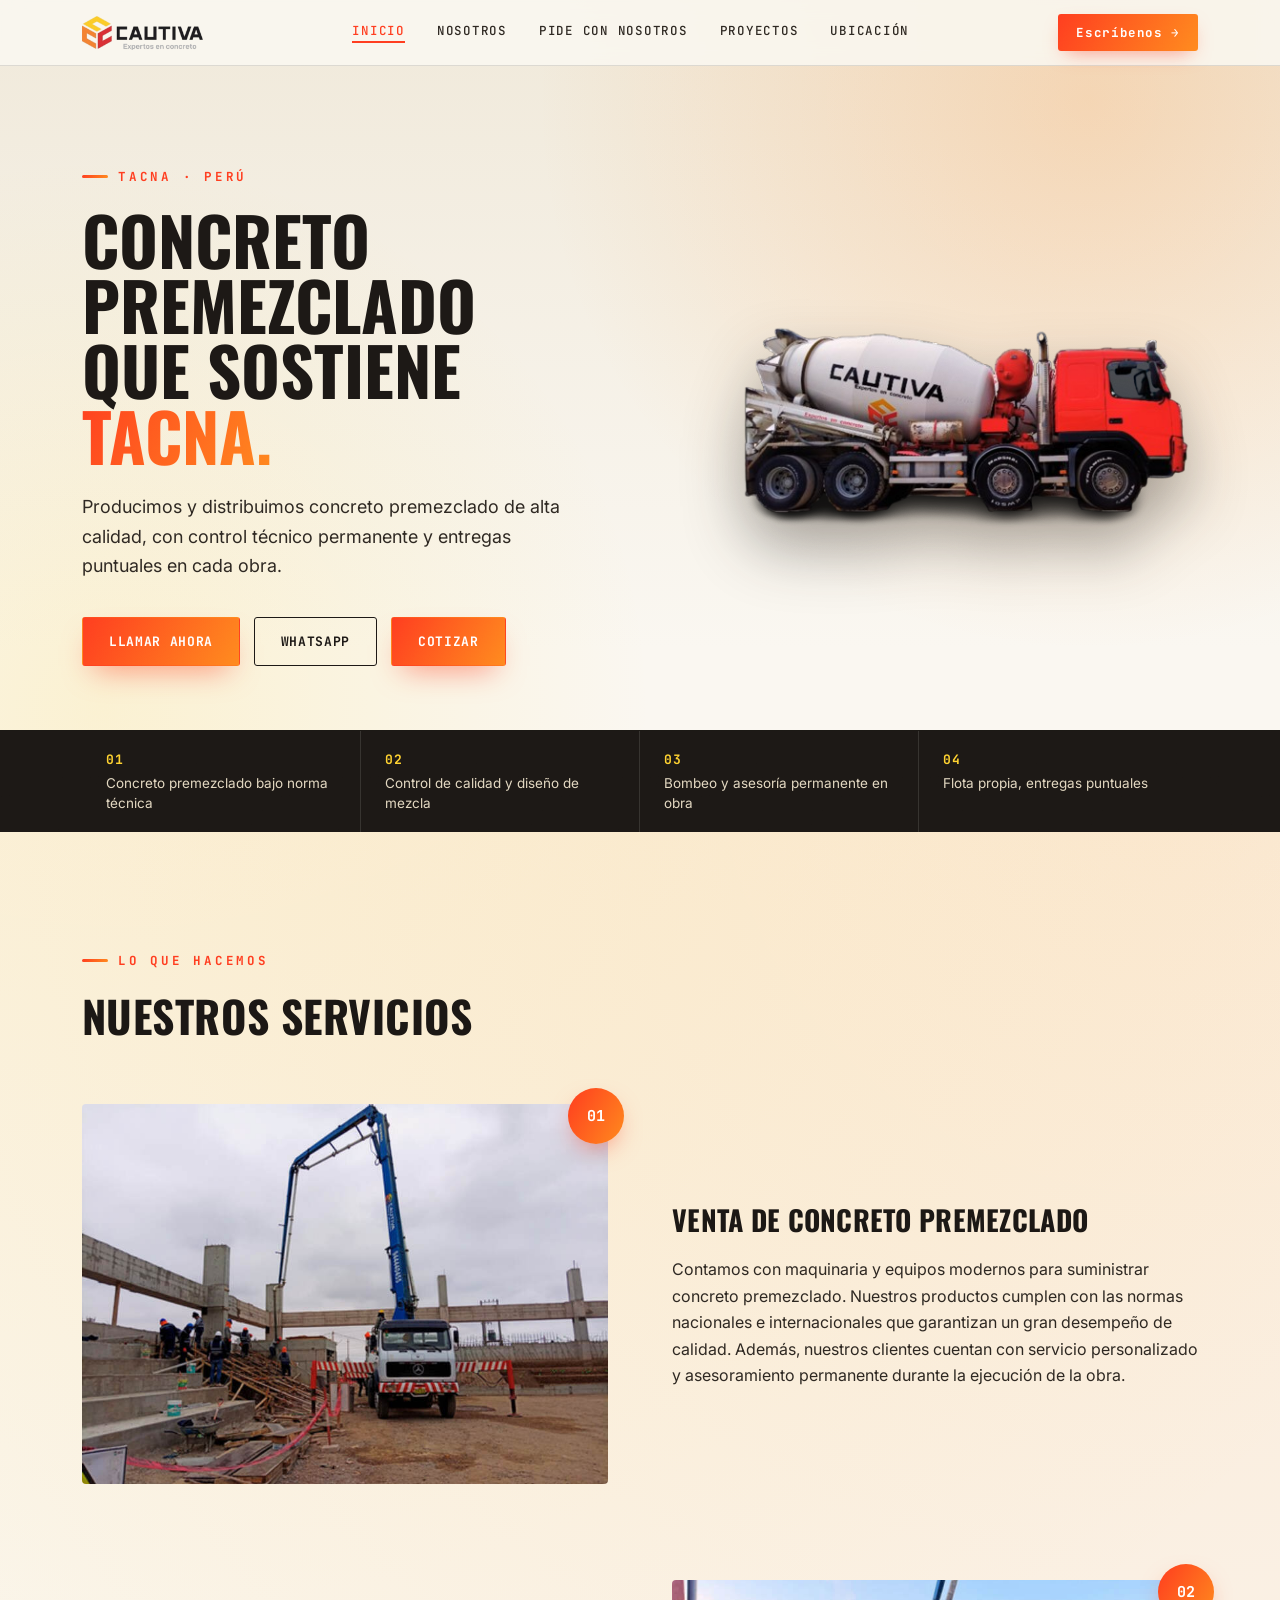
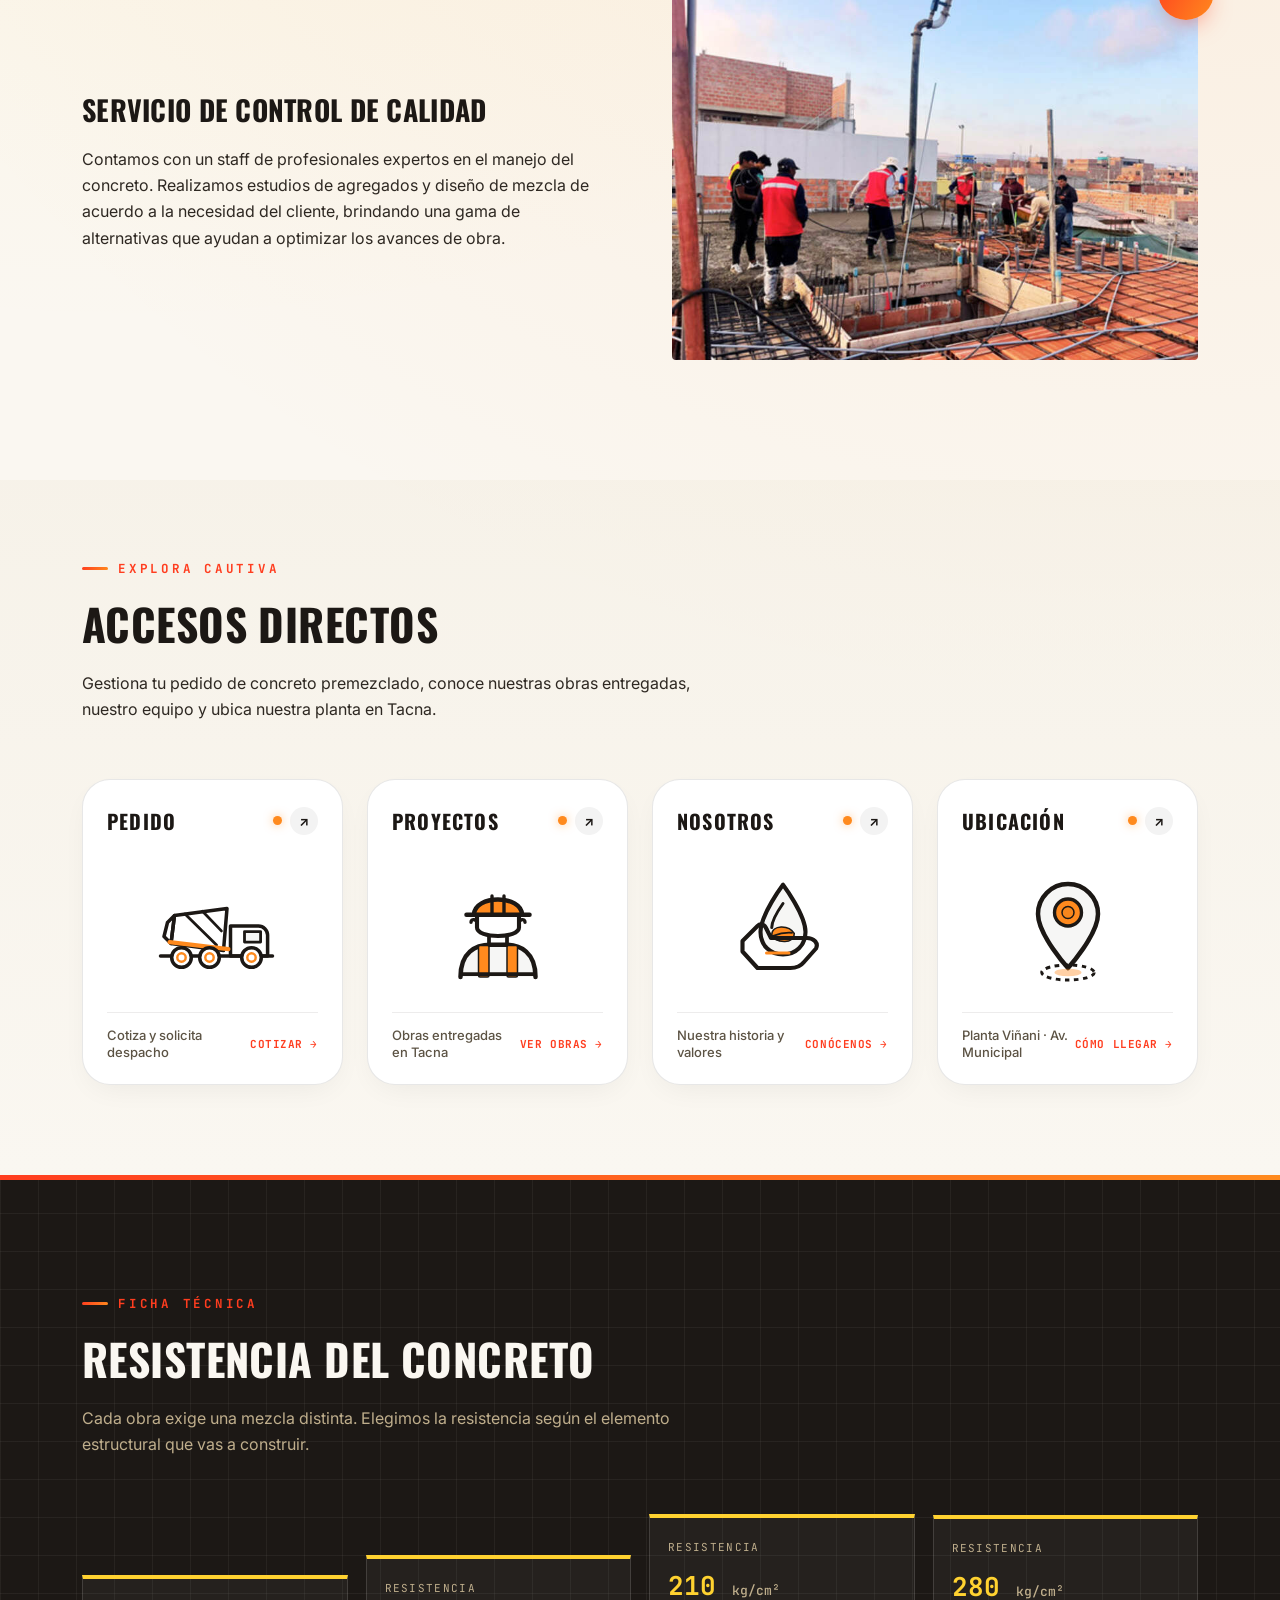
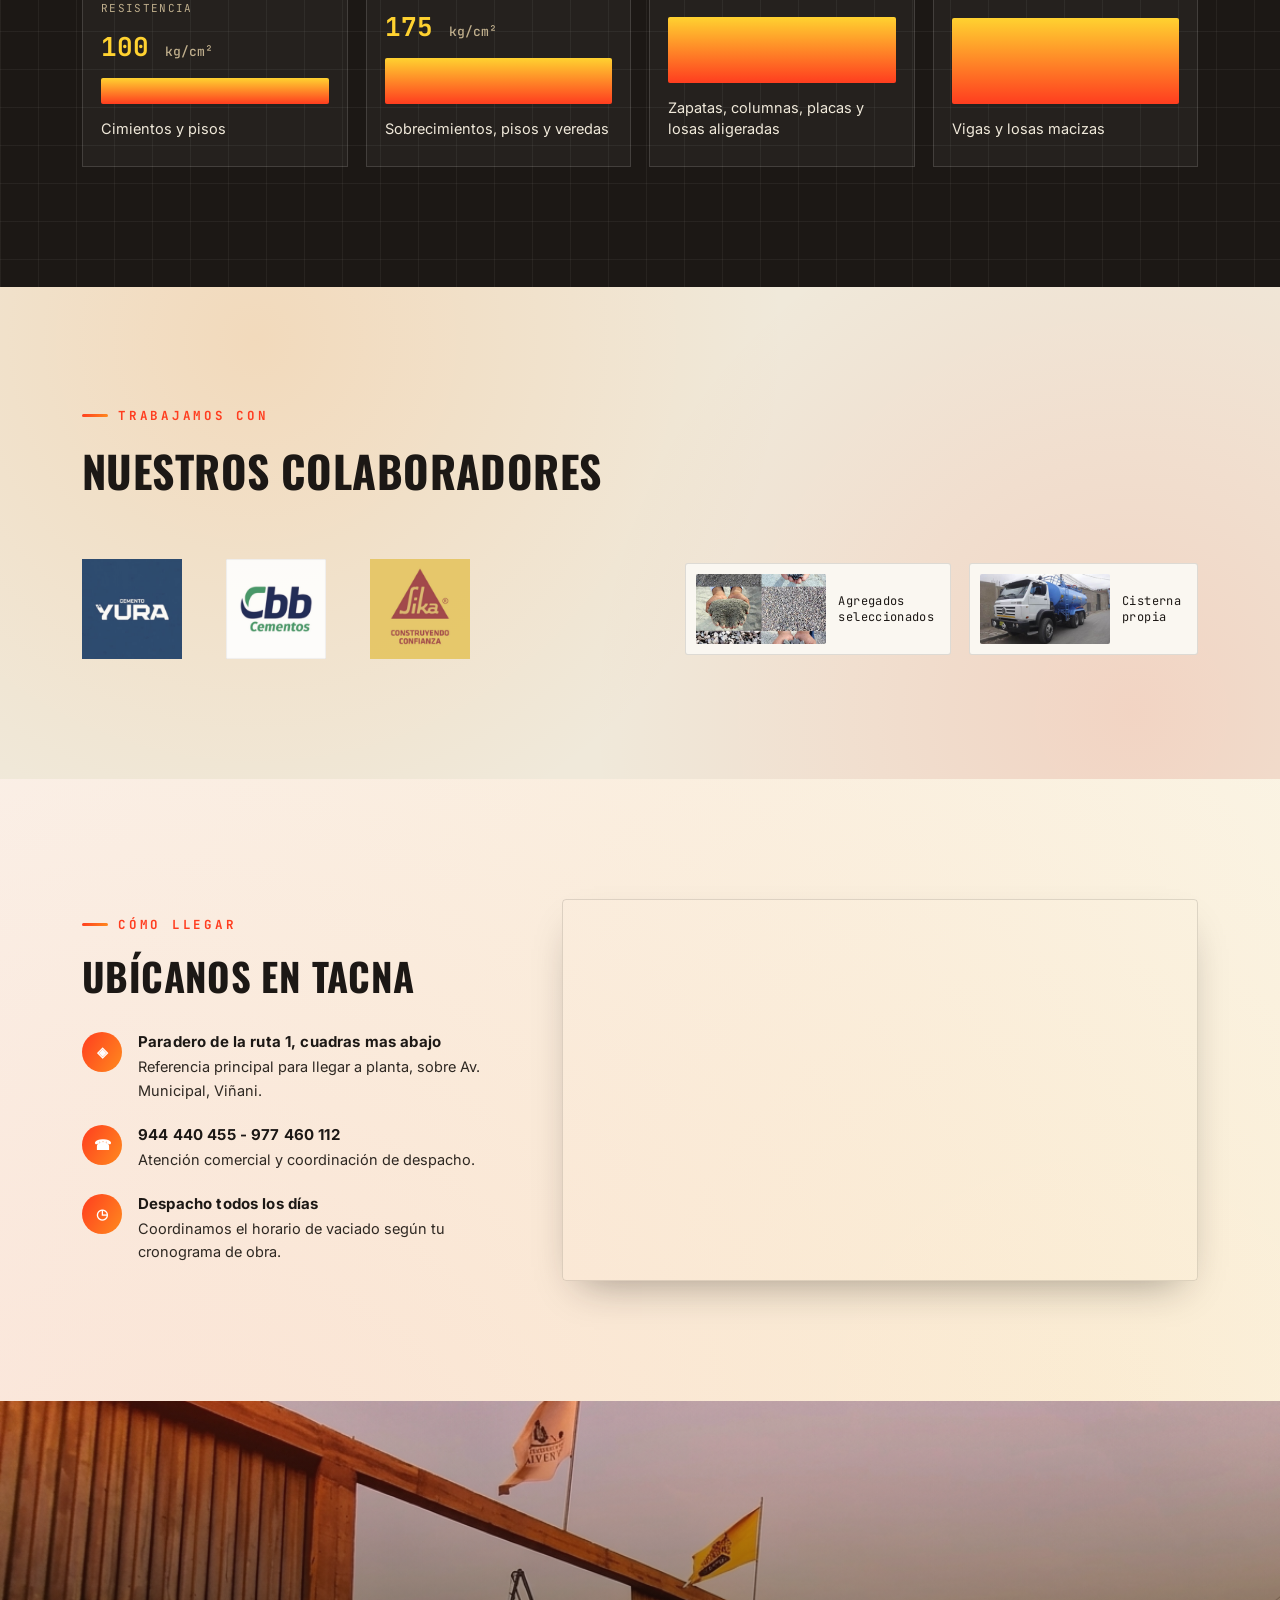
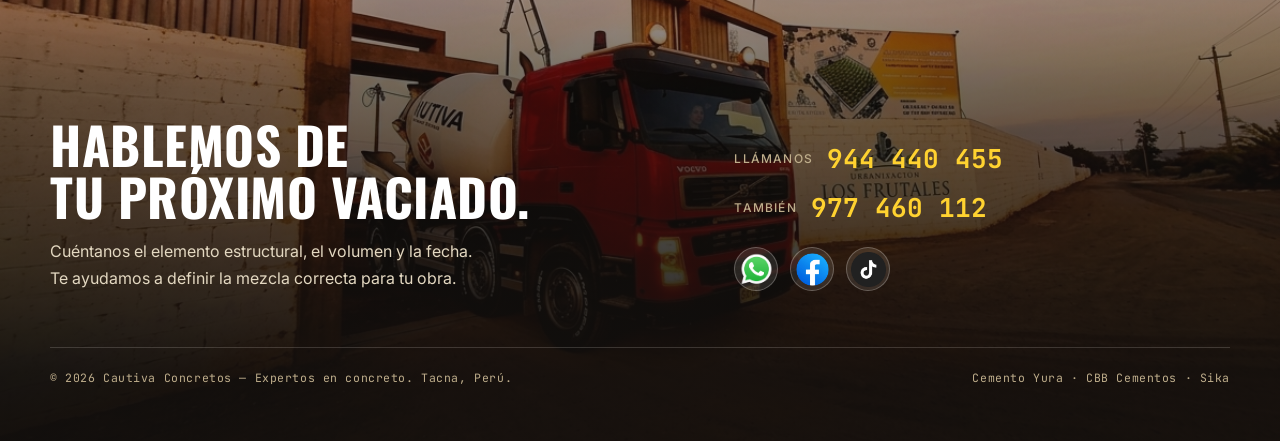
==== index.html @ 6f12cfda "Add files via upload" ====
<!DOCTYPE html>
<html lang="es">
<head>
<meta charset="UTF-8">
<meta name="viewport" content="width=device-width, initial-scale=1.0">
<title>Cautiva Concretos | Expertos en concreto — Tacna</title>
<meta name="description" content="Cautiva Concretos: producción y distribución de concreto premezclado de alta calidad en Tacna, Perú. Control de calidad, bombeo y asesoría permanente en obra.">
<link rel="preconnect" href="https://fonts.googleapis.com">
<link rel="preconnect" href="https://fonts.gstatic.com" crossorigin>
<link href="https://fonts.googleapis.com/css2?family=Oswald:wght@400;500;600;700&family=Inter:wght@400;500;600;700;800&family=JetBrains+Mono:wght@500;700&display=swap" rel="stylesheet">
<link rel="stylesheet" href="css/style.css">
</head>

<body>
<header>
  <nav class="nav">
    <img class="logo-mark" src="images/nuevo logo.png" alt="Cautiva Concretos">
    <div class="nav-links">
      <a href="index.html" class="active">Inicio</a>
      <a href="nosotros.html">Nosotros</a>
      <a href="pedido.html">Pide con nosotros</a>
      <a href="proyectos.html">Proyectos</a>
      <a href="ubicacion.html">Ubicación</a>
    </div>
    <a class="nav-cta" href="https://wa.me/51944440455" target="_blank" rel="noopener">Escríbenos →</a>
  </nav>
</header>

<!-- HERO -->
<section class="hero">
  <div class="wrap hero-grid">
    <div class="reveal in">
      <div class="hero-tag">Tacna · Perú</div>
      <h1>Concreto premezclado<br>que sostiene <em>Tacna.</em></h1>
      <p class="lead">Producimos y distribuimos concreto premezclado de alta calidad, con control técnico permanente y entregas puntuales en cada obra.</p>
      <div class="hero-ctas">
        <a class="btn btn-solid" href="tel:944440455">Llamar ahora</a>
        <a class="btn btn-ghost" href="https://wa.me/51944440455" target="_blank" rel="noopener">WhatsApp</a>
        <a class="btn btn-solid" href="#pedido">Cotizar</a>
      </div>
    </div>
    <div class="hero-visual reveal in">
      <div class="plate"></div>
      <img src="images/cautiva-auto.png" alt="Mixer de concreto Cautiva">
    </div>
  </div>
  <div class="hero-strip">
    <div class="wrap">
      <div class="cell"><span class="num">01</span><span class="txt">Concreto premezclado bajo norma técnica</span></div>
      <div class="cell"><span class="num">02</span><span class="txt">Control de calidad y diseño de mezcla</span></div>
      <div class="cell"><span class="num">03</span><span class="txt">Bombeo y asesoría permanente en obra</span></div>
      <div class="cell"><span class="num">04</span><span class="txt">Flota propia, entregas puntuales</span></div>
    </div>
  </div>
</section>


<!-- SERVICIOS -->
<section id="servicios">
  <div class="wrap">
    <div class="section-head reveal">
      <div class="eyebrow">Lo que hacemos</div>
      <h2>Nuestros servicios</h2>
    </div>

    <div class="servicio-row reveal">
      <div class="img-col">
        <span class="index-tag">01</span>
        <img src="images/servicio1.jpg" alt="Bombeo de concreto premezclado">
      </div>
      <div class="txt-col">
        <h3>Venta de concreto premezclado</h3>
        <p>Contamos con maquinaria y equipos modernos para suministrar concreto premezclado. Nuestros productos cumplen con las normas nacionales e internacionales que garantizan un gran desempeño de calidad. Además, nuestros clientes cuentan con servicio personalizado y asesoramiento permanente durante la ejecución de la obra.</p>
      </div>
    </div>

    <div class="servicio-row rev reveal">
      <div class="img-col">
        <span class="index-tag">02</span>
        <img src="images/servicio2.jpg" alt="Control de calidad de concreto en obra">
      </div>
      <div class="txt-col">
        <h3>Servicio de control de calidad</h3>
        <p>Contamos con un staff de profesionales expertos en el manejo del concreto. Realizamos estudios de agregados y diseño de mezcla de acuerdo a la necesidad del cliente, brindando una gama de alternativas que ayudan a optimizar los avances de obra.</p>
      </div>
    </div>
  </div>
</section>


<!-- BOTONES INTERACTIVOS / NAVEGACIÓN -->
<section class="interactive-nav-section" id="explora">
  <div class="wrap">
    <div class="section-head reveal">
      <div class="eyebrow">Explora Cautiva</div>
      <h2>Accesos directos</h2>
      <p style="margin-top:14px;">Gestiona tu pedido de concreto premezclado, conoce nuestras obras entregadas, nuestro equipo y ubica nuestra planta en Tacna.</p>
    </div>

    <div class="interactive-grid reveal">
      <!-- 1. PEDIDO -->
      <a href="pedido.html" class="interactive-card card-pedido" id="btn-nav-pedido">
        <div class="card-head">
          <h3 class="card-title">PEDIDO</h3>
          <div class="card-indicators">
            <span class="card-dot" title="Disponible"></span>
            <span class="card-arrow">↗</span>
          </div>
        </div>
        <div class="card-graphic">
          <svg viewBox="0 0 200 150" fill="none" xmlns="http://www.w3.org/2000/svg" aria-hidden="true">
            <path d="M125 75 H165 C172 75 178 81 178 88 V118 H125 V75 Z" stroke="var(--card-stroke)" stroke-width="5" stroke-linecap="round" stroke-linejoin="round"/>
            <path d="M145 83 H168 V98 H145 V83 Z" fill="var(--card-fill-subtle)" stroke="var(--card-stroke)" stroke-width="4" stroke-linecap="round" stroke-linejoin="round"/>
            <path d="M45 60 L120 50 L115 110 L40 100 Z" stroke="var(--card-stroke)" stroke-width="5" stroke-linejoin="round"/>
            <path d="M35 70 L45 60 L40 100 L30 90 Z" stroke="var(--card-stroke)" stroke-width="5" stroke-linejoin="round"/>
            <line x1="60" y1="58" x2="105" y2="102" stroke="var(--card-stroke)" stroke-width="4" stroke-linecap="round"/>
            <line x1="85" y1="54" x2="112" y2="82" stroke="var(--card-stroke)" stroke-width="4" stroke-linecap="round"/>
            <path d="M38 98 L122 108" stroke="var(--card-accent)" stroke-width="6" stroke-linecap="round"/>
            <line x1="25" y1="118" x2="185" y2="118" stroke="var(--card-stroke)" stroke-width="5" stroke-linecap="round"/>
            <circle cx="55" cy="120" r="14" fill="var(--card-wheel-fill)" stroke="var(--card-stroke)" stroke-width="5"/>
            <circle cx="55" cy="120" r="6" stroke="var(--card-accent)" stroke-width="3.5"/>
            <circle cx="95" cy="120" r="14" fill="var(--card-wheel-fill)" stroke="var(--card-stroke)" stroke-width="5"/>
            <circle cx="95" cy="120" r="6" stroke="var(--card-accent)" stroke-width="3.5"/>
            <circle cx="155" cy="120" r="14" fill="var(--card-wheel-fill)" stroke="var(--card-stroke)" stroke-width="5"/>
            <circle cx="155" cy="120" r="6" stroke="var(--card-accent)" stroke-width="3.5"/>
          </svg>
        </div>
        <div class="card-foot">
          <span class="card-desc">Cotiza y solicita despacho</span>
          <span class="card-cta-label">Cotizar →</span>
        </div>
      </a>

      <!-- 2. PROYECTOS -->
      <a href="proyectos.html" class="interactive-card card-proyectos" id="btn-nav-proyectos">
        <div class="card-head">
          <h3 class="card-title">PROYECTOS</h3>
          <div class="card-indicators">
            <span class="card-dot"></span>
            <span class="card-arrow">↗</span>
          </div>
        </div>
        <div class="card-graphic">
          <svg viewBox="0 0 160 160" fill="none" xmlns="http://www.w3.org/2000/svg" aria-hidden="true">
            <path d="M48 65 C48 38 112 38 112 65" stroke="var(--card-stroke)" stroke-width="6" stroke-linecap="round" fill="var(--card-accent)"/>
            <path d="M38 65 H122" stroke="var(--card-stroke)" stroke-width="6" stroke-linecap="round"/>
            <path d="M72 40 V65 M88 40 V65" stroke="var(--card-stroke)" stroke-width="4.5" stroke-linecap="round"/>
            <path d="M52 65 V82 C52 97 108 97 108 82 V65" stroke="var(--card-stroke)" stroke-width="5.5" stroke-linecap="round"/>
            <path d="M44 75 C44 70 52 70 52 77" stroke="var(--card-stroke)" stroke-width="4.5" stroke-linecap="round"/>
            <path d="M116 75 C116 70 108 70 108 77" stroke="var(--card-stroke)" stroke-width="4.5" stroke-linecap="round"/>
            <path d="M68 93 V105 H92 V93" stroke="var(--card-stroke)" stroke-width="5"/>
            <path d="M30 148 C30 115 50 105 70 105 H90 C110 105 130 115 130 148" stroke="var(--card-stroke)" stroke-width="6" stroke-linecap="round" fill="var(--card-fill-subtle)"/>
            <rect x="54" y="106" width="14" height="42" fill="var(--card-accent)" stroke="var(--card-stroke)" stroke-width="2" rx="2"/>
            <rect x="92" y="106" width="14" height="42" fill="var(--card-accent)" stroke="var(--card-stroke)" stroke-width="2" rx="2"/>
            <path d="M30 144 H130" stroke="var(--card-stroke)" stroke-width="5"/>
          </svg>
        </div>
        <div class="card-foot">
          <span class="card-desc">Obras entregadas en Tacna</span>
          <span class="card-cta-label">Ver obras →</span>
        </div>
      </a>

      <!-- 3. NOSOTROS -->
      <a href="nosotros.html" class="interactive-card card-nosotros" id="btn-nav-nosotros">
        <div class="card-head">
          <h3 class="card-title">NOSOTROS</h3>
          <div class="card-indicators">
            <span class="card-dot"></span>
            <span class="card-arrow">↗</span>
          </div>
        </div>
        <div class="card-graphic">
          <svg viewBox="0 0 160 160" fill="none" xmlns="http://www.w3.org/2000/svg" aria-hidden="true">
            <path d="M80 25 C80 25 50 65 50 88 C50 106 63 118 80 118 C97 118 110 106 110 88 C110 65 80 25 80 25 Z" stroke="var(--card-stroke)" stroke-width="5.5" stroke-linejoin="round" fill="var(--card-fill-subtle)"/>
            <path d="M65 82 C65 72 73 60 80 50" stroke="var(--card-stroke)" stroke-width="4" stroke-linecap="round"/>
            <path d="M65 92 C65 78 88 78 95 90 C95 104 72 104 65 92 Z" fill="var(--card-accent)" stroke="var(--card-stroke)" stroke-width="2"/>
            <path d="M67 93 Q80 88 92 89" stroke="var(--card-stroke)" stroke-width="2.5" stroke-linecap="round"/>
            <path d="M26 100 L46 80 C50 76 56 78 58 84 L64 96 H112 C120 96 128 102 124 110 L108 128 C104 133 97 136 90 136 H46 L26 114 Z" stroke="var(--card-stroke)" stroke-width="5.5" stroke-linecap="round" stroke-linejoin="round"/>
            <line x1="58" y1="116" x2="88" y2="116" stroke="var(--card-accent)" stroke-width="4" stroke-linecap="round"/>
          </svg>
        </div>
        <div class="card-foot">
          <span class="card-desc">Nuestra historia y valores</span>
          <span class="card-cta-label">Conócenos →</span>
        </div>
      </a>

      <!-- 4. UBICACIÓN -->
      <a href="ubicacion.html" class="interactive-card card-ubicacion" id="btn-nav-ubicacion">
        <div class="card-head">
          <h3 class="card-title">UBICACIÓN</h3>
          <div class="card-indicators">
            <span class="card-dot"></span>
            <span class="card-arrow">↗</span>
          </div>
        </div>
        <div class="card-graphic">
          <svg viewBox="0 0 160 160" fill="none" xmlns="http://www.w3.org/2000/svg" aria-hidden="true">
            <path d="M80 24 C58 24 40 42 40 64 C40 92 80 136 80 136 C80 136 120 92 120 64 C120 42 102 24 80 24 Z" stroke="var(--card-stroke)" stroke-width="6" stroke-linecap="round" stroke-linejoin="round" fill="var(--card-fill-subtle)"/>
            <circle cx="80" cy="62" r="18" fill="var(--card-accent)" stroke="var(--card-stroke)" stroke-width="4.5"/>
            <circle cx="80" cy="62" r="8" fill="var(--card-fill-subtle)" stroke="var(--card-stroke)" stroke-width="2"/>
            <ellipse cx="80" cy="142" rx="35" ry="10" stroke="var(--card-stroke)" stroke-width="4" stroke-dasharray="6 6"/>
            <ellipse cx="80" cy="142" rx="18" ry="5" fill="var(--card-accent)" opacity="0.4"/>
          </svg>
        </div>
        <div class="card-foot">
          <span class="card-desc">Planta Viñani · Av. Municipal</span>
          <span class="card-cta-label">Cómo llegar →</span>
        </div>
      </a>
    </div>
  </div>
</section>


<!-- RESISTENCIA -->
<section id="resistencia" class="resistencia">
  <div class="wrap">
    <div class="section-head reveal">
      <div class="eyebrow">Ficha técnica</div>
      <h2>Resistencia del concreto</h2>
      <p style="margin-top:14px;">Cada obra exige una mezcla distinta. Elegimos la resistencia según el elemento estructural que vas a construir.</p>
    </div>
    <div class="r-table reveal">
      <div class="r-col">
        <div class="label">Resistencia</div>
        <div class="kg">100 <span>kg/cm²</span></div>
        <div class="bar" style="height:26px;"></div>
        <div class="app">Cimientos y pisos</div>
      </div>
      <div class="r-col">
        <div class="label">Resistencia</div>
        <div class="kg">175 <span>kg/cm²</span></div>
        <div class="bar" style="height:46px;"></div>
        <div class="app">Sobrecimientos, pisos y veredas</div>
      </div>
      <div class="r-col">
        <div class="label">Resistencia</div>
        <div class="kg">210 <span>kg/cm²</span></div>
        <div class="bar" style="height:66px;"></div>
        <div class="app">Zapatas, columnas, placas y losas aligeradas</div>
      </div>
      <div class="r-col">
        <div class="label">Resistencia</div>
        <div class="kg">280 <span>kg/cm²</span></div>
        <div class="bar" style="height:86px;"></div>
        <div class="app">Vigas y losas macizas</div>
      </div>
    </div>
  </div>
</section>


<!-- COLABORADORES -->
<section class="colab-band">
  <div class="wrap">
    <div class="section-head reveal">
      <div class="eyebrow">Trabajamos con</div>
      <h2>Nuestros colaboradores</h2>
    </div>
    <div class="colab-flex reveal">
      <div class="colab-logos">
        <img src="images/sp-yura.jpg" alt="Cemento Yura">
        <img src="images/sp-cbb.png" alt="CBB Cementos">
        <img src="images/sp-sika.png" alt="Sika, construyendo confianza">
      </div>
      <div class="colab-extra">
        <div class="chip"><img src="images/materiales.jpg" alt="Agregados seleccionados"><span>Agregados<br>seleccionados</span></div>
        <div class="chip"><img src="images/watertruck.jpg" alt="Cisterna de agua"><span>Cisterna<br>propia</span></div>
      </div>
    </div>
  </div>
</section>

<!-- UBICACION -->
<section id="ubicacion">
  <div class="wrap ubicacion-grid">
    <div class="reveal">
      <div class="eyebrow">Cómo llegar</div>
      <h2 style="font-size:clamp(1.9rem,3vw,2.5rem);">Ubícanos en Tacna</h2>
      <div class="ubi-facts">
        <div class="ubi-fact">
          <div class="ico">◈</div>
          <div><h4>Paradero de la ruta 1, cuadras mas abajo</h4><p>Referencia principal para llegar a planta, sobre Av. Municipal, Viñani.</p></div>
        </div>
        <div class="ubi-fact">
          <div class="ico">☎</div>
          <div><h4>944 440 455 - 977 460 112</h4><p>Atención comercial y coordinación de despacho.</p></div>
        </div>
        <div class="ubi-fact">
          <div class="ico">◷</div>
          <div><h4>Despacho todos los días</h4><p>Coordinamos el horario de vaciado según tu cronograma de obra.</p></div>
        </div>
      </div>
    </div>
<div class="reveal map-frame">
    <iframe 
        src="https://www.google.com/maps/embed?pb=!1m18!1m12!1m3!1d15172.029442490299!2d-70.25413546969429!3d-18.071213985654094!2m3!1f0!2f0!3f0!3m2!1i1024!2i768!4f13.1!3m3!1m2!1s0x915ac948fcddae1f%3A0x9584c20956ef4792!2sCautiva%20Concretos!5e0!3m2!1ses!2spe!4v1787764236448!5m2!1ses!2spe"
        width="600"
        height="450"
        style="border:0;"
        allowfullscreen=""
        loading="lazy"
        referrerpolicy="strict-origin-when-cross-origin"
        title="Mapa Cautiva Concretos">
    </iframe>
</div>
  </div>
</section>

<!-- CONTACTO -->
<section class="contacto">
  <div class="bg"><img src="images/fondoo.jpg" alt="Equipo Cautiva en obra"></div>
  <div class="wrap contacto-inner">
    <div class="contacto-top reveal">
      <div>
        <h2>Hablemos de<br>tu próximo vaciado.</h2>
        <p class="lead">Cuéntanos el elemento estructural, el volumen y la fecha. Te ayudamos a definir la mezcla correcta para tu obra.</p>
      </div>
      <div class="phone-block">
        <div class="phone-line"><small>Llámanos</small>944 440 455</div>
        <div class="phone-line"><small>También</small>977 460 112</div>
        <div class="social-row">
          <a href="https://wa.me/51944440455" target="_blank" rel="noopener" aria-label="WhatsApp"><img src="images/whatsapp.png" alt=""></a>
          <a href="https://www.facebook.com/profile.php?id=100084069887328" aria-label="Facebook"><img src="images/facebook.webp" alt=""></a>
          <a href="https://www.tiktok.com/@cautiva_pe?is_from_webapp=1&sender_device=pc" aria-label="TikTok"><img src="images/tiktok.png" alt=""></a>
        </div>
      </div>
    </div>
    <div class="foot-rule">
      <span class="fmini">© <span id="year"></span> Cautiva Concretos — Expertos en concreto. Tacna, Perú.</span>
      <span class="fmini">Cemento Yura · CBB Cementos · Sika</span>
    </div>
  </div>
</section>

<script src="js/main.js"></script>
</body>
</html>
---- css/style.css ----
:root {
  --paper: #FAF7F1;
  --concrete-100: #F0E9DA;
  --concrete-200: #E3D8C1;
  --concrete-400: #BFAE8C;
  --concrete-700: #5C5344;
  --charcoal: #1C1815;
  --charcoal-soft: #2E2822;
  --red: #FF3D1F;
  --red-dark: #D4290F;
  --orange: #FF8A1E;
  --yellow: #FFD230;
  --line: rgba(28,24,21,0.13);
  --shadow: 0 18px 40px -18px rgba(28,24,21,0.42);
  --brand-gradient: linear-gradient(120deg, var(--red) 0%, var(--orange) 100%);
}

* {
  box-sizing: border-box;
}

html {
  scroll-behavior: smooth;
}

body {
  margin: 0;
  position: relative;
  background:
    radial-gradient(circle at 10% 6%, rgba(255,210,48,0.16), transparent 32%),
    radial-gradient(circle at 92% 14%, rgba(255,138,30,0.14), transparent 34%),
    radial-gradient(circle at 15% 92%, rgba(255,61,31,0.10), transparent 30%),
    radial-gradient(circle at 85% 88%, rgba(255,210,48,0.12), transparent 30%),
    var(--paper);
  color: var(--charcoal);
  font-family: 'Inter', sans-serif;
  -webkit-font-smoothing: antialiased;
  overflow-x: hidden;
}

/* Grano simulado sobre toda la pagina */
body::after {
  content: '';
  position: fixed;
  inset: 0;
  pointer-events: none;
  z-index: 9999;
  opacity: 0.45;
  mix-blend-mode: overlay;
  background-image: url("data:image/svg+xml,%3Csvg xmlns='http://www.w3.org/2000/svg' width='140' height='140'%3E%3Cfilter id='n'%3E%3CfeTurbulence type='fractalNoise' baseFrequency='0.85' numOctaves='2' stitchTiles='stitch'/%3E%3CfeColorMatrix type='matrix' values='0 0 0 0 1  0 0 0 0 1  0 0 0 0 1  0 0 0 0.06 0'/%3E%3C/filter%3E%3Crect width='100%25' height='100%25' filter='url(%23n)'/%3E%3C/svg%3E");
}

h1, h2, h3, h4 {
  font-family: 'Oswald', sans-serif;
  text-transform: uppercase;
  letter-spacing: 0.01em;
  margin: 0;
  color: var(--charcoal);
}

p {
  line-height: 1.65;
  color: var(--charcoal-soft);
  margin: 0;
}

a {
  color: inherit;
  text-decoration: none;
}

img {
  max-width: 100%;
  display: block;
}

.mono {
  font-family: 'JetBrains Mono', monospace;
}

.wrap {
  max-width: 1180px;
  margin: 0 auto;
  padding: 0 32px;
}

.eyebrow {
  font-family: 'JetBrains Mono', monospace;
  font-size: 12.5px;
  font-weight: 700;
  letter-spacing: 0.22em;
  text-transform: uppercase;
  color: var(--red);
  display: flex;
  align-items: center;
  gap: 10px;
  margin-bottom: 14px;
}

.eyebrow::before {
  content: '';
  width: 26px;
  height: 3px;
  background: var(--brand-gradient);
  display: inline-block;
  border-radius: 2px;
}

/* Reveal on scroll */
.reveal {
  opacity: 0;
  transform: translateY(26px);
  transition: opacity 0.8s cubic-bezier(.2,.7,.2,1), transform 0.8s cubic-bezier(.2,.7,.2,1);
}

.reveal.in {
  opacity: 1;
  transform: translateY(0);
}

/* HEADER */
header {
  position: fixed;
  top: 0;
  left: 0;
  right: 0;
  z-index: 100;
  background: rgba(250,247,241,0.88);
  backdrop-filter: blur(10px);
  border-bottom: 1px solid var(--line);
  transition: background .3s ease;
}

.nav {
  display: flex;
  align-items: center;
  justify-content: space-between;
  padding: 14px 32px;
  max-width: 1180px;
  margin: 0 auto;
}

.nav .logo-mark {
  height: 34px;
}

.nav-links {
  display: flex;
  gap: 32px;
}

.nav-links a {
  font-family: 'JetBrains Mono', monospace;
  font-size: 12.5px;
  font-weight: 500;
  letter-spacing: 0.06em;
  text-transform: uppercase;
  color: var(--charcoal-soft);
  position: relative;
  padding-bottom: 4px;
}

.nav-links a::after {
  content: '';
  position: absolute;
  left: 0;
  bottom: 0;
  height: 2px;
  width: 0%;
  background: var(--red);
  transition: width .25s ease;
}

.nav-links a:hover {
  color: var(--red);
}

.nav-links a:hover::after {
  width: 100%;
}

.nav-cta {
  display: flex;
  align-items: center;
  gap: 8px;
  background: var(--brand-gradient);
  color: #fff !important;
  padding: 10px 18px;
  border-radius: 3px;
  font-family: 'JetBrains Mono', monospace;
  font-size: 12.5px;
  font-weight: 700;
  letter-spacing: 0.05em;
  box-shadow: 0 8px 20px -8px rgba(255,61,31,0.55);
  transition: transform .2s ease, box-shadow .2s ease, filter .2s ease;
}

.nav-cta:hover {
  transform: translateY(-1px);
  filter: brightness(1.08);
  box-shadow: 0 12px 24px -8px rgba(255,61,31,0.65);
}

.burger {
  display: none;
}

/* HERO */
.hero {
  position: relative;
  padding: 168px 0 0;
  background:
    radial-gradient(circle at 85% 12%, rgba(255,138,30,0.22), transparent 42%),
    radial-gradient(circle at 8% 85%, rgba(255,210,48,0.16), transparent 40%),
    linear-gradient(180deg, var(--concrete-100) 0%, var(--paper) 78%);
  overflow: hidden;
}

.hero-grid {
  display: grid;
  grid-template-columns: 1.05fr 0.95fr;
  align-items: center;
  gap: 24px;
}

.hero-tag {
  font-family: 'JetBrains Mono', monospace;
  font-size: 12.5px;
  font-weight: 700;
  letter-spacing: 0.22em;
  color: var(--red);
  text-transform: uppercase;
  display: flex;
  align-items: center;
  gap: 10px;
  margin-bottom: 22px;
}

.hero-tag::before {
  content: '';
  width: 26px;
  height: 3px;
  background: var(--brand-gradient);
  border-radius: 2px;
}

.hero h1 {
  font-size: clamp(2.6rem, 5.2vw, 4.5rem);
  line-height: 0.98;
  font-weight: 700;
  letter-spacing: 0;
}

.hero h1 em {
  font-style: normal;
  background: var(--brand-gradient);
  -webkit-background-clip: text;
  background-clip: text;
  color: transparent;
}

.hero p.lead {
  font-size: 18px;
  max-width: 480px;
  margin-top: 24px;
  color: var(--charcoal-soft);
}

.hero-ctas {
  display: flex;
  gap: 14px;
  margin-top: 36px;
  flex-wrap: wrap;
}

.btn {
  display: inline-flex;
  align-items: center;
  gap: 10px;
  padding: 15px 26px;
  font-family: 'JetBrains Mono', monospace;
  font-weight: 700;
  font-size: 13px;
  letter-spacing: 0.05em;
  text-transform: uppercase;
  border-radius: 3px;
  border: 1.5px solid var(--charcoal);
  transition: transform .2s ease, background .2s ease, color .2s ease, box-shadow .2s ease, filter .2s ease;
}

.btn-solid {
  background: var(--brand-gradient);
  border-color: transparent;
  color: #fff;
  box-shadow: 0 14px 30px -12px rgba(255,61,31,0.6);
}

.btn-solid:hover {
  transform: translateY(-2px);
  filter: brightness(1.08);
  box-shadow: 0 18px 34px -12px rgba(255,61,31,0.7);
}

.btn-ghost {
  background: transparent;
  color: var(--charcoal);
}

.btn-ghost:hover {
  transform: translateY(-2px);
  background: var(--charcoal);
  color: var(--paper);
  border-color: var(--charcoal);
}

.hero-visual {
  position: relative;
}

.hero-visual img {
  position: relative;
  z-index: 2;
  filter: drop-shadow(0 30px 30px rgba(28,24,21,0.38));
  transform: translateX(40px);
}

.hero-strip {
  margin-top: 64px;
  border-top: 1px solid var(--line);
  background: var(--charcoal);
}

.hero-strip .wrap {
  display: grid;
  grid-template-columns: repeat(4, 1fr);
}

.hero-strip .cell {
  padding: 20px 24px;
  border-right: 1px solid rgba(250,247,241,0.12);
  color: var(--concrete-100);
}

.hero-strip .cell:last-child {
  border-right: none;
}

.hero-strip .cell .num {
  font-family: 'JetBrains Mono', monospace;
  color: var(--yellow);
  font-weight: 700;
  font-size: 13px;
  letter-spacing: 0.05em;
  display: block;
  margin-bottom: 4px;
}

.hero-strip .cell .txt {
  font-size: 13.5px;
  color: var(--concrete-200);
}

/* SECCIONES EN GENERAL */
section {
  padding: 120px 0;
  position: relative;
}

.section-head {
  max-width: 640px;
  margin-bottom: 56px;
}

.section-head h2 {
  font-size: clamp(2rem, 3.4vw, 2.8rem);
}

/* QUIENES SOMOS */
.quienes {
  display: grid;
  grid-template-columns: 0.9fr 1.1fr;
  gap: 64px;
  align-items: center;
}

.quienes .frame {
  position: relative;
  border-radius: 4px;
  overflow: hidden;
}

.quienes .frame::before {
  content: '';
  position: absolute;
  inset: 0;
  border: 10px solid var(--paper);
  z-index: 2;
  pointer-events: none;
}

.quienes .frame img {
  width: 100%;
  height: 100%;
  object-fit: cover;
}

.quienes .tag-corner {
  position: absolute;
  bottom: -10px;
  left: -10px;
  background: var(--brand-gradient);
  color: #fff;
  padding: 14px 18px;
  font-family: 'JetBrains Mono', monospace;
  font-weight: 700;
  font-size: 12px;
  letter-spacing: 0.08em;
  z-index: 3;
  box-shadow: var(--shadow);
}

.quienes-copy p {
  font-size: 17px;
  margin-bottom: 18px;
}

.quienes-copy .sign {
  margin-top: 30px;
  padding-top: 24px;
  border-top: 1px solid var(--line);
  font-family: 'Oswald', sans-serif;
  font-size: 15px;
  letter-spacing: 0.05em;
  color: var(--charcoal);
  text-transform: uppercase;
  font-weight: 600;
}

/* MISIÓN, VISIÓN Y VALORES */
.mvv-band {
  position: relative;
  background: linear-gradient(160deg, var(--charcoal) 0%, #241E1A 100%);
  overflow: hidden;
}

.mvv-band::before {
  content: '';
  position: absolute;
  inset: 0;
  background-image:
    linear-gradient(rgba(250,247,241,0.05) 1px, transparent 1px),
    linear-gradient(90deg, rgba(250,247,241,0.05) 1px, transparent 1px);
  background-size: 38px 38px;
  pointer-events: none;
}

.mvv-band::after {
  content: '';
  position: absolute;
  top: 0;
  left: 0;
  right: 0;
  height: 5px;
  background: var(--brand-gradient);
}

.mvv-band .wrap {
  position: relative;
  z-index: 1;
}

.mvv-band .section-head h2 {
  color: var(--paper);
}

.mvv-band .eyebrow {
  color: var(--yellow);
}

.mvv-band .eyebrow::before {
  background: var(--yellow);
}

.mvv-grid {
  display: grid;
  grid-template-columns: repeat(3, 1fr);
  gap: 2px;
  background: rgba(250,247,241,0.1);
  border: 1px solid rgba(250,247,241,0.12);
}

.mvv-card {
  background: rgba(250,247,241,0.045);
  backdrop-filter: blur(3px);
  padding: 40px 34px;
  display: flex;
  flex-direction: column;
  gap: 16px;
  border-top: 3px solid transparent;
  transition: border-color .25s ease, background .25s ease;
}

.mvv-card:hover {
  border-top-color: var(--orange);
  background: rgba(250,247,241,0.08);
}

.mvv-card .idx {
  font-family: 'JetBrains Mono', monospace;
  font-size: 12px;
  color: var(--concrete-400);
  letter-spacing: 0.1em;
}

.mvv-card h3 {
  font-size: 22px;
  color: var(--paper);
}

.mvv-card p {
  font-size: 15px;
  color: var(--concrete-200);
}

.mvv-card .thumb {
  width: 100%;
  height: 150px;
  border-radius: 3px;
  overflow: hidden;
  margin-bottom: 6px;
}

.mvv-card .thumb img {
  width: 100%;
  height: 100%;
  object-fit: cover;
  transition: transform .5s ease;
}

.mvv-card:hover .thumb img {
  transform: scale(1.06);
}

.valores-list {
  list-style: none;
  margin: 0;
  padding: 0;
  display: flex;
  flex-direction: column;
  gap: 10px;
}

.valores-list li {
  font-family: 'JetBrains Mono', monospace;
  font-size: 13px;
  letter-spacing: 0.04em;
  padding: 10px 0;
  border-bottom: 1px dashed rgba(250,247,241,0.16);
  display: flex;
  align-items: center;
  justify-content: space-between;
  color: var(--concrete-200);
}

.valores-list li span.n {
  color: var(--yellow);
  font-weight: 700;
}

/* SERVICIOS */
.servicio-row {
  display: grid;
  grid-template-columns: 1fr 1fr;
  gap: 64px;
  align-items: center;
  margin-bottom: 96px;
}

.servicio-row:last-child {
  margin-bottom: 0;
}

.servicio-row.rev .img-col {
  order: 2;
}

.servicio-row.rev .txt-col {
  order: 1;
}

.servicio-row .img-col {
  position: relative;
}

.servicio-row .img-col img {
  border-radius: 4px;
  width: 100%;
  height: 380px;
  object-fit: cover;
}

.servicio-row .index-tag {
  position: absolute;
  top: -16px;
  right: -16px;
  background: var(--brand-gradient);
  color: #fff;
  font-family: 'JetBrains Mono', monospace;
  font-weight: 700;
  font-size: 15px;
  width: 56px;
  height: 56px;
  border-radius: 50%;
  display: flex;
  align-items: center;
  justify-content: center;
  box-shadow: 0 10px 24px -8px rgba(255,61,31,0.55);
}

.txt-col h3 {
  font-size: 28px;
  margin-bottom: 16px;
}

.txt-col p {
  font-size: 16px;
}

/* RESISTENCIA */
.resistencia {
  background: var(--charcoal);
  color: var(--paper);
  position: relative;
}

.resistencia::before {
  content: '';
  position: absolute;
  inset: 0;
  background-image:
    linear-gradient(rgba(250,247,241,0.05) 1px, transparent 1px),
    linear-gradient(90deg, rgba(250,247,241,0.05) 1px, transparent 1px);
  background-size: 38px 38px;
  pointer-events: none;
}

.resistencia::after {
  content: '';
  position: absolute;
  top: 0;
  left: 0;
  right: 0;
  height: 5px;
  background: var(--brand-gradient);
}

.resistencia .section-head h2 {
  color: var(--paper);
}

.resistencia .section-head p {
  color: var(--concrete-400);
}

.r-table {
  position: relative;
  z-index: 1;
  display: grid;
  grid-template-columns: repeat(4, 1fr);
  gap: 18px;
  align-items: end;
  margin-top: 20px;
}

.r-col {
  background: rgba(250,247,241,0.04);
  border: 1px solid rgba(250,247,241,0.14);
  border-top: 4px solid var(--yellow);
  padding: 22px 18px 26px;
  display: flex;
  flex-direction: column;
  gap: 14px;
  transition: transform .3s ease, border-color .3s ease, background .3s ease;
}

.r-col:hover {
  transform: translateY(-6px);
  background: rgba(250,247,241,0.08);
  border-top-color: var(--red);
}

.r-col .bar {
  width: 100%;
  background: linear-gradient(180deg, var(--yellow), var(--red));
  border-radius: 2px;
}

.r-col .kg {
  font-family: 'JetBrains Mono', monospace;
  font-size: 26px;
  font-weight: 700;
  color: var(--yellow);
}

.r-col .kg span {
  font-size: 13px;
  color: var(--concrete-400);
  font-weight: 500;
}

.r-col .app {
  font-size: 14.5px;
  color: var(--concrete-100);
  line-height: 1.5;
}

.r-col .label {
  font-family: 'JetBrains Mono', monospace;
  font-size: 11px;
  letter-spacing: 0.12em;
  color: var(--concrete-400);
  text-transform: uppercase;
}

/* PEDIDO */
#pedido {
  position: relative;
  background:
    radial-gradient(circle at 10% 12%, rgba(255,210,48,0.38), transparent 42%),
    radial-gradient(circle at 92% 8%, rgba(255,138,30,0.32), transparent 40%),
    radial-gradient(circle at 50% 105%, rgba(255,61,31,0.22), transparent 46%),
    var(--concrete-100);
  overflow: hidden;
}

#pedido::before {
  content: '';
  position: absolute;
  top: 0;
  left: 0;
  right: 0;
  height: 5px;
  background: var(--brand-gradient);
}

.pedido-grid {
  position: relative;
  z-index: 1;
  display: grid;
  grid-template-columns: 0.8fr 1.2fr;
  gap: 16px 48px;
}

.pedido-intro .ubi-fact .ico {
  background: var(--brand-gradient);
  color: #fff;
}

.señal-cautiva {
  grid-column: 1;
  grid-row: 2;
  display: flex;
  align-items: flex-end;
  justify-content: center;
}

.señal-cautiva .imagen-formulario {
  width: 100%;
  max-width: 380px;
  object-fit: contain;
  filter: drop-shadow(0 20px 24px rgba(28,24,21,0.3));
}
.pedido-intro {
  grid-column: 1 / -1;
}

.pedido-card {
  grid-column: 2;
  grid-row: 2;
  padding: 40px 38px 34px;
  display: flex;
  flex-direction: column;
  gap: 22px;
  align-self: start;
}

.pf-row {
  display: grid;
  grid-template-columns: 1fr 1fr;
  gap: 18px;
}

.pf-field {
  display: flex;
  flex-direction: column;
  gap: 8px;
}

.pf-field label {
  font-family: 'JetBrains Mono', monospace;
  font-size: 11.5px;
  letter-spacing: 0.06em;
  text-transform: uppercase;
  color: var(--charcoal-soft);
  font-weight: 700;
}

.pf-field input, .pf-field select, .pf-field textarea {
  font-family: 'Inter', sans-serif;
  font-size: 15px;
  color: var(--charcoal);
  background: #fff;
  border: 1.5px solid var(--concrete-200);
  border-radius: 3px;
  padding: 12px 14px;
  transition: border-color .2s ease, box-shadow .2s ease;
  width: 100%;
}

.pf-field textarea {
  min-height: 130px;
}

.pf-field input:focus, .pf-field select:focus, .pf-field textarea:focus {
  outline: none;
  border-color: var(--red);
  box-shadow: 0 0 0 3px rgba(255,61,31,0.14);
}

.pf-submit {
  justify-content: center;
  margin-top: 6px;
  width: 100%;
}

.pf-submit img {
  width: 22px;
  height: 22px;
  object-fit: contain;
  filter: none !important;
}

.señal-cautiva .imagen-formulario{
  width: 200%;
  max-width: 400px;
  height:500px;
}

.imagen-formulario {
  width: 300px;
  height: auto;
  position: relative;
  top: -90px; /* Muévela hacia arriba los píxeles que necesites */
}


.pf-note {
  font-family: 'JetBrains Mono', monospace;
  font-size: 11.5px;
  color: var(--concrete-700);
  text-align: center;
  letter-spacing: 0.02em;
}

.pf-field.pf-error input, .pf-field.pf-error select {
  border-color: var(--red);
  box-shadow: 0 0 0 3px rgba(255,61,31,0.14);
}

/* PROYECTOS */
.gallery {
  columns: 4 220px;
  column-gap: 14px;
}

.g-item {
  break-inside: avoid;
  margin-bottom: 14px;
  position: relative;
  border-radius: 3px;
  overflow: hidden;
  box-shadow: 0 1px 3px rgba(28,24,21,0.08);
}

.g-item img {
  width: 100%;
  display: block;
  transition: transform .5s ease;
}

.g-item:hover img {
  transform: scale(1.08);
}

.g-cap {
  position: absolute;
  left: 0;
  right: 0;
  bottom: 0;
  background: linear-gradient(0deg, rgba(28,24,21,0.9), transparent);
  color: #fff;
  padding: 26px 14px 12px;
  font-family: 'JetBrains Mono', monospace;
  font-size: 12px;
  letter-spacing: 0.04em;
  text-transform: uppercase;
  font-weight: 700;
}

/* COLABORADORES */
.colab-band {
  position: relative;
  background: var(--concrete-100);
  overflow: hidden;
}

.colab-band::before {
  content: '';
  position: absolute;
  inset: -15% -10%;
  background:
    radial-gradient(circle at 25% 20%, rgba(255,138,30,0.16), transparent 42%),
    radial-gradient(circle at 82% 78%, rgba(255,61,31,0.12), transparent 40%);
  pointer-events: none;
}

.colab-band .wrap {
  position: relative;
  z-index: 1;
}

.colab-flex {
  display: flex;
  align-items: center;
  justify-content: space-between;
  gap: 40px;
  flex-wrap: wrap;
}

.colab-logos {
  display: flex;
  gap: 44px;
  align-items: center;
  flex-wrap: wrap;
}

.colab-logos img {
  height: 100px;
  width: auto;
  filter: grayscale(45%);
  opacity: 0.9;
  transition: filter .25s ease, opacity .25s ease;
}

.colab-logos img:hover {
  filter: grayscale(0%);
  opacity: 1;
}

.colab-extra {
  display: flex;
  gap: 18px;
}

.colab-extra .chip {
  display: flex;
  align-items: center;
  gap: 12px;
  background: var(--paper);
  border: 1px solid var(--line);
  border-radius: 3px;
  padding: 10px 16px 10px 10px;
}

.colab-extra .chip img {
  width: 130px;
  height: 70px;
  object-fit: cover;
  border-radius: 2px;
}

.colab-extra .chip span {
  font-family: 'JetBrains Mono', monospace;
  font-size: 12px;
  letter-spacing: 0.03em;
}

/* UBICACIÓN */
.ubicacion-grid {
  display: grid;
  grid-template-columns: 0.8fr 1.2fr;
  gap: 56px;
  align-items: center;
}

.ubi-facts {
  display: flex;
  flex-direction: column;
  gap: 22px;
  margin-top: 28px;
}

.ubi-fact {
  display: flex;
  gap: 16px;
}

.ubi-fact .ico {
  width: 40px;
  height: 40px;
  border-radius: 50%;
  background: var(--brand-gradient);
  color: #fff;
  display: flex;
  align-items: center;
  justify-content: center;
  flex-shrink: 0;
  font-family: 'JetBrains Mono', monospace;
  font-weight: 700;
  font-size: 14px;
}

.ubi-fact h4 {
  font-size: 15px;
  text-transform: none;
  font-family: 'Inter', sans-serif;
  font-weight: 700;
  margin-bottom: 4px;
}

.ubi-fact p {
  font-size: 14.5px;
}

.map-frame {
  border-radius: 4px;
  overflow: hidden;
  border: 1px solid var(--line);
  box-shadow: var(--shadow);
}

.map-frame iframe {
  width: 100%;
  height: 380px;
  border: 0;
  display: block;
  filter: grayscale(15%) contrast(1.02);
}

.pedido-intro .ubi-fact h4 {
  color: var(--charcoal);
}

.pedido-intro .ubi-fact p {
  color: var(--charcoal-soft);
}

/* FOOTER / CONTACTO */
.contacto {
  position: relative;
  padding: 0;
  color: #fff;
  min-height: 640px;
  display: flex;
  align-items: flex-end;
}

.contacto .bg {
  position: absolute;
  inset: 0;
  z-index: 0;
}

.contacto .bg img {
  width: 100%;
  height: 100%;
  object-fit: cover;
}

.contacto .bg::after {
  content: '';
  position: absolute;
  inset: 0;
  background: linear-gradient(0deg, rgba(18,15,13,0.95) 10%, rgba(18,15,13,0.6) 55%, rgba(255,61,31,0.22));
}

.contacto-inner {
  position: relative;
  z-index: 1;
  width: 100%;
  padding: 90px 0 56px;
}

.contacto-top {
  display: grid;
  grid-template-columns: 1.3fr 1fr;
  gap: 40px;
  align-items: end;
}

.contacto h2 {
  color: #fff;
  font-size: clamp(2.2rem, 4vw, 3.2rem);
  line-height: 1.02;
}

.contacto p.lead {
  color: var(--concrete-200);
  max-width: 440px;
  margin-top: 16px;
  font-size: 16px;
}

.phone-block {
  display: flex;
  flex-direction: column;
  gap: 14px;
}

.phone-line {
  display: flex;
  align-items: center;
  gap: 14px;
  font-family: 'JetBrains Mono', monospace;
  font-size: 26px;
  font-weight: 700;
  color: var(--yellow);
}

.phone-line small {
  display: block;
  font-family: 'Inter', sans-serif;
  font-size: 12px;
  color: var(--concrete-400);
  font-weight: 500;
  text-transform: uppercase;
  letter-spacing: 0.1em;
}

.social-row {
  display: flex;
  gap: 12px;
  margin-top: 8px;
}

.social-row a {
  width: 44px;
  height: 44px;
  border-radius: 50%;
  display: flex;
  align-items: center;
  justify-content: center;
  background: rgba(250,247,241,0.1);
  border: 1px solid rgba(250,247,241,0.25);
  transition: background .2s ease, transform .2s ease, border-color .2s ease;
}

.social-row a:hover {
  background: var(--brand-gradient);
  transform: translateY(-3px);
  border-color: transparent;
}

.social-row img {
  width: 35px;
  height: 35px;
  filter: none;
}

.foot-rule {
  margin-top: 56px;
  padding-top: 22px;
  border-top: 1px solid rgba(250,247,241,0.16);
  display: flex;
  justify-content: space-between;
  align-items: center;
  flex-wrap: wrap;
  gap: 12px;
}

.foot-rule .fmini {
  font-family: 'JetBrains Mono', monospace;
  font-size: 11.5px;
  letter-spacing: 0.05em;
  color: var(--concrete-400);
}

/* MEDIA QUERIES */
@media (max-width: 900px) {
  .nav-links {
    display: none;
  }
  .hero-grid {
    grid-template-columns: 1fr;
  }
  .hero-visual {
    order: -1;
    max-width: 340px;
    margin: 0 auto;
  }
  .hero-strip .wrap {
    grid-template-columns: repeat(2, 1fr);
  }
  .hero-strip .cell:nth-child(2) {
    border-right: none;
  }
  .quienes {
    grid-template-columns: 1fr;
  }
  .pedido-grid {
    grid-template-columns: 1fr;
  }
  .pf-row {
    grid-template-columns: 1fr;
  }
  .pedido-card {
    padding: 28px 22px 24px;
  }
  .mvv-grid {
    grid-template-columns: 1fr;
  }
  .servicio-row, .servicio-row.rev {
    grid-template-columns: 1fr;
  }
  .servicio-row.rev .img-col, .servicio-row.rev .txt-col {
    order: 0;
  }
  .r-table {
    grid-template-columns: repeat(2, 1fr);
  }
  .gallery {
    columns: 2 160px;
  }
  .colab-flex {
    flex-direction: column;
    align-items: flex-start;
  }
  .ubicacion-grid {
    grid-template-columns: 1fr;
  }
  .contacto-top {
    grid-template-columns: 1fr;
  }
  section {
    padding: 80px 0;
  }
  .wrap {
    padding: 0 20px;
  }
}

@media (prefers-reduced-motion: reduce) {
  * {
    transition: none !important;
    animation: none !important;
  }
  .reveal {
    opacity: 1;
    transform: none;
  }
}

:focus-visible {
  outline: 2px solid var(--red);
  outline-offset: 3px;
}

/* El CSS de la sección Empresa (pestañas) vive únicamente en css/nosotros.css,
   ya que solo se usa en esa página. Ver ese archivo para editarlo. */

/* ================================
   PAGE HERO (encabezado de páginas internas: Nosotros, Proyectos...)
================================ */
.page-hero {
  position: relative;
  padding: 168px 0 64px;
  background:
    radial-gradient(circle at 88% 10%, rgba(255,138,30,0.20), transparent 42%),
    radial-gradient(circle at 6% 90%, rgba(255,210,48,0.14), transparent 40%),
    linear-gradient(180deg, var(--concrete-100) 0%, var(--paper) 82%);
  overflow: hidden;
}

.breadcrumb {
  font-family: 'JetBrains Mono', monospace;
  font-size: 12px;
  letter-spacing: 0.04em;
  color: var(--concrete-700);
  display: flex;
  align-items: center;
  gap: 8px;
  margin-bottom: 26px;
}

.breadcrumb a {
  color: var(--concrete-700);
  transition: color .2s ease;
}

.breadcrumb a:hover {
  color: var(--red);
}

.breadcrumb span {
  color: var(--concrete-400);
}

.breadcrumb span:last-child {
  color: var(--red);
  font-weight: 700;
}

.page-hero h1 {
  font-size: clamp(2.1rem, 4vw, 3.4rem);
  line-height: 1.05;
  font-weight: 700;
  max-width: 780px;
}

.page-hero .lead {
  font-size: 17px;
  max-width: 620px;
  margin-top: 20px;
}

/* ================================
   CHIPS DE FILTRO (usado en Proyectos)
================================ */
.filter-chips {
  display: flex;
  flex-wrap: wrap;
  gap: 10px;
  margin-bottom: 40px;
}

.filter-chip {
  font-family: 'JetBrains Mono', monospace;
  font-size: 12.5px;
  font-weight: 700;
  letter-spacing: 0.05em;
  text-transform: uppercase;
  background: #fff;
  border: 1.5px solid var(--concrete-200);
  color: var(--charcoal-soft);
  padding: 10px 18px;
  border-radius: 30px;
  cursor: pointer;
  transition: all .22s ease;
}

.filter-chip:hover {
  border-color: var(--red);
  color: var(--red);
}

.filter-chip.active {
  background: var(--brand-gradient);
  border-color: transparent;
  color: #fff;
  box-shadow: 0 8px 20px -10px rgba(255,61,31,0.55);
}

/* ================================
   TARJETAS "POR QUÉ ELEGIRNOS"
================================ */
.why-grid {
  display: grid;
  grid-template-columns: repeat(3, 1fr);
  gap: 24px;
}

.why-card {
  background: #fff;
  border: 1px solid var(--line);
  border-radius: 6px;
  padding: 32px 28px;
  display: flex;
  flex-direction: column;
  gap: 14px;
  transition: transform .25s ease, box-shadow .25s ease, border-color .25s ease;
}

.why-card:hover {
  transform: translateY(-6px);
  box-shadow: var(--shadow);
  border-color: transparent;
}

.why-card .why-ico {
  width: 48px;
  height: 48px;
  border-radius: 50%;
  background: var(--brand-gradient);
  color: #fff;
  display: flex;
  align-items: center;
  justify-content: center;
  font-family: 'JetBrains Mono', monospace;
  font-weight: 700;
  font-size: 16px;
}

.why-card h3 {
  font-size: 18px;
}

.why-card p {
  font-size: 14.5px;
}

/* Resaltar el link activo del menú según la página */
.nav-links a.active {
  color: var(--red);
}

.nav-links a.active::after {
  width: 100%;
}

@media (max-width: 900px) {
  .why-grid {
    grid-template-columns: 1fr;
  }
  .page-hero {
    padding: 140px 0 48px;
  }
}

/* ========================================================
   SECCIÓN DE BOTONES INTERACTIVOS (Navegación Rápida)
======================================================== */
.interactive-nav-section {
  padding: 80px 0 90px;
  position: relative;
  background: linear-gradient(180deg, rgba(240, 233, 218, 0.35) 0%, var(--paper) 100%);
}

.interactive-grid {
  display: grid;
  grid-template-columns: repeat(4, 1fr);
  gap: 24px;
}

/* Estado base uniforme para TODAS las tarjetas */
.interactive-card {
  --card-bg: #ffffff;
  --card-border: rgba(28, 24, 21, 0.1);
  --card-text: #1C1815;
  --card-desc: #5C5344;
  --card-cta: #FF3D1F;
  --card-stroke: #1C1815;
  --card-accent: #FF8A1E;
  --card-fill-subtle: rgba(28, 24, 21, 0.04);
  --card-wheel-fill: #ffffff;
  --card-dot: #FF8A1E;
  --card-dot-shadow: rgba(255, 138, 30, 0.5);
  --card-arrow-bg: rgba(28, 24, 21, 0.05);
  --card-arrow-color: #1C1815;
  --card-hover-line: var(--brand-gradient);
  --card-hover-shadow: 0 24px 46px -12px rgba(28, 24, 21, 0.18);

  position: relative;
  display: flex;
  flex-direction: column;
  justify-content: space-between;
  background: var(--card-bg);
  border-radius: 28px;
  border: 1.5px solid var(--card-border);
  padding: 26px 24px 22px;
  text-decoration: none;
  min-height: 290px;
  box-shadow: 0 10px 30px -10px rgba(28, 24, 21, 0.07);
  transition: transform 0.35s cubic-bezier(0.16, 1, 0.3, 1),
              box-shadow 0.35s cubic-bezier(0.16, 1, 0.3, 1),
              border-color 0.35s ease,
              background 0.35s ease;
  overflow: hidden;
  cursor: pointer;
}

.interactive-card::before {
  content: '';
  position: absolute;
  top: 0;
  left: 0;
  right: 0;
  height: 4px;
  background: transparent;
  transition: background 0.35s ease;
}

.interactive-card:hover {
  transform: translateY(-8px) scale(1.015);
  box-shadow: var(--card-hover-shadow);
}

.interactive-card:hover::before {
  background: var(--card-hover-line);
}

/* ========================================================
   CAMBIO DE COLOR EN HOVER SEGÚN CADA BOTÓN Y EL LOGO
======================================================== */

/* 1. PEDIDO: Se ilumina en Rojo Cautiva */
.interactive-card.card-pedido:hover {
  --card-bg: linear-gradient(135deg, #FF3D1F 0%, #D4290F 100%);
  --card-border: rgba(255, 61, 31, 0.4);
  --card-text: #ffffff;
  --card-desc: rgba(255, 255, 255, 0.94);
  --card-cta: #FFD230;
  --card-stroke: #ffffff;
  --card-accent: #FFD230;
  --card-fill-subtle: rgba(255, 255, 255, 0.22);
  --card-wheel-fill: #D4290F;
  --card-dot: #FFD230;
  --card-dot-shadow: rgba(255, 210, 48, 0.9);
  --card-arrow-bg: #ffffff;
  --card-arrow-color: #D4290F;
  --card-hover-line: #FFD230;
  --card-hover-shadow: 0 26px 52px -10px rgba(255, 61, 31, 0.65);
}

/* 2. PROYECTOS: Se ilumina en Naranja Cautiva */
.interactive-card.card-proyectos:hover {
  --card-bg: linear-gradient(135deg, #FF8A1E 0%, #E06D00 100%);
  --card-border: rgba(255, 138, 30, 0.45);
  --card-text: #ffffff;
  --card-desc: rgba(255, 255, 255, 0.94);
  --card-cta: #FFD230;
  --card-stroke: #ffffff;
  --card-accent: #FFD230;
  --card-fill-subtle: rgba(255, 255, 255, 0.22);
  --card-dot: #FFD230;
  --card-dot-shadow: rgba(255, 210, 48, 0.9);
  --card-arrow-bg: #ffffff;
  --card-arrow-color: #E06D00;
  --card-hover-line: #FFD230;
  --card-hover-shadow: 0 26px 52px -10px rgba(255, 138, 30, 0.65);
}

/* 3. NOSOTROS: Se ilumina en Rojo Carmesí Cautiva */
.interactive-card.card-nosotros:hover {
  --card-bg: linear-gradient(135deg, #E52E2E 0%, #B91C1C 100%);
  --card-border: rgba(229, 46, 46, 0.45);
  --card-text: #ffffff;
  --card-desc: rgba(255, 255, 255, 0.94);
  --card-cta: #FFD230;
  --card-stroke: #ffffff;
  --card-accent: #FFD230;
  --card-fill-subtle: rgba(255, 255, 255, 0.22);
  --card-dot: #FFD230;
  --card-dot-shadow: rgba(255, 210, 48, 0.9);
  --card-arrow-bg: #ffffff;
  --card-arrow-color: #B91C1C;
  --card-hover-line: #FFD230;
  --card-hover-shadow: 0 26px 52px -10px rgba(229, 46, 46, 0.65);
}

/* 4. UBICACIÓN: Se ilumina en Negro Carbón Cautiva con Oro */
.interactive-card.card-ubicacion:hover {
  --card-bg: linear-gradient(135deg, #1C1815 0%, #2E2822 100%);
  --card-border: rgba(255, 210, 48, 0.35);
  --card-text: #ffffff;
  --card-desc: rgba(255, 255, 255, 0.94);
  --card-cta: #FFD230;
  --card-stroke: #ffffff;
  --card-accent: #FF8A1E;
  --card-fill-subtle: rgba(255, 210, 48, 0.2);
  --card-dot: #FFD230;
  --card-dot-shadow: rgba(255, 210, 48, 0.9);
  --card-arrow-bg: #FFD230;
  --card-arrow-color: #1C1815;
  --card-hover-line: linear-gradient(90deg, #FFD230, #FF8A1E);
  --card-hover-shadow: 0 26px 52px -10px rgba(28, 24, 21, 0.65);
}

/* Encabezado interno de la tarjeta */
.interactive-card .card-head {
  display: flex;
  align-items: center;
  justify-content: space-between;
  margin-bottom: 12px;
}

.interactive-card .card-title {
  font-family: 'Oswald', sans-serif;
  font-size: 20px;
  font-weight: 700;
  letter-spacing: 0.06em;
  text-transform: uppercase;
  color: var(--card-text);
  margin: 0;
  transition: color 0.35s ease;
}

.interactive-card .card-indicators {
  display: flex;
  align-items: center;
  gap: 8px;
}

.interactive-card .card-dot {
  width: 9px;
  height: 9px;
  border-radius: 50%;
  background: var(--card-dot);
  box-shadow: 0 0 10px var(--card-dot-shadow);
  display: inline-block;
  transition: background 0.35s ease, box-shadow 0.35s ease;
}

.interactive-card .card-arrow {
  width: 28px;
  height: 28px;
  border-radius: 50%;
  background: var(--card-arrow-bg);
  color: var(--card-arrow-color);
  display: flex;
  align-items: center;
  justify-content: center;
  font-size: 13px;
  font-weight: 700;
  transition: transform 0.25s ease, background 0.35s ease, color 0.35s ease;
}

.interactive-card:hover .card-arrow {
  transform: translate(3px, -3px);
}

/* Área de ilustración vectorial SVG */
.interactive-card .card-graphic {
  display: flex;
  align-items: center;
  justify-content: center;
  flex: 1;
  padding: 18px 0;
}

.interactive-card .card-graphic svg {
  width: 100%;
  max-width: 140px;
  height: 120px;
  transition: transform 0.4s cubic-bezier(0.34, 1.56, 0.64, 1);
}

.interactive-card .card-graphic svg path,
.interactive-card .card-graphic svg circle,
.interactive-card .card-graphic svg line,
.interactive-card .card-graphic svg rect,
.interactive-card .card-graphic svg ellipse {
  transition: stroke 0.35s ease, fill 0.35s ease, opacity 0.35s ease;
}

.interactive-card:hover .card-graphic svg {
  transform: scale(1.1) translateY(-4px);
}

/* Pie de la tarjeta */
.interactive-card .card-foot {
  margin-top: 8px;
  padding-top: 14px;
  border-top: 1px solid rgba(28, 24, 21, 0.08);
  display: flex;
  align-items: center;
  justify-content: space-between;
  transition: border-color 0.35s ease;
}

.interactive-card:hover .card-foot {
  border-top-color: rgba(255, 255, 255, 0.25);
}

.interactive-card .card-desc {
  font-size: 13px;
  color: var(--card-desc);
  font-weight: 500;
  line-height: 1.35;
  transition: color 0.35s ease;
}

.interactive-card .card-cta-label {
  font-family: 'JetBrains Mono', monospace;
  font-size: 11px;
  font-weight: 700;
  text-transform: uppercase;
  letter-spacing: 0.05em;
  color: var(--card-cta);
  display: flex;
  align-items: center;
  gap: 4px;
  white-space: nowrap;
  transition: color 0.35s ease;
}

/* Responsive */
@media (max-width: 1024px) {
  .interactive-grid {
    grid-template-columns: repeat(2, 1fr);
    gap: 20px;
  }
}

@media (max-width: 580px) {
  .interactive-grid {
    grid-template-columns: 1fr;
    gap: 16px;
  }
  .interactive-card {
    min-height: 250px;
    padding: 20px;
  }
}
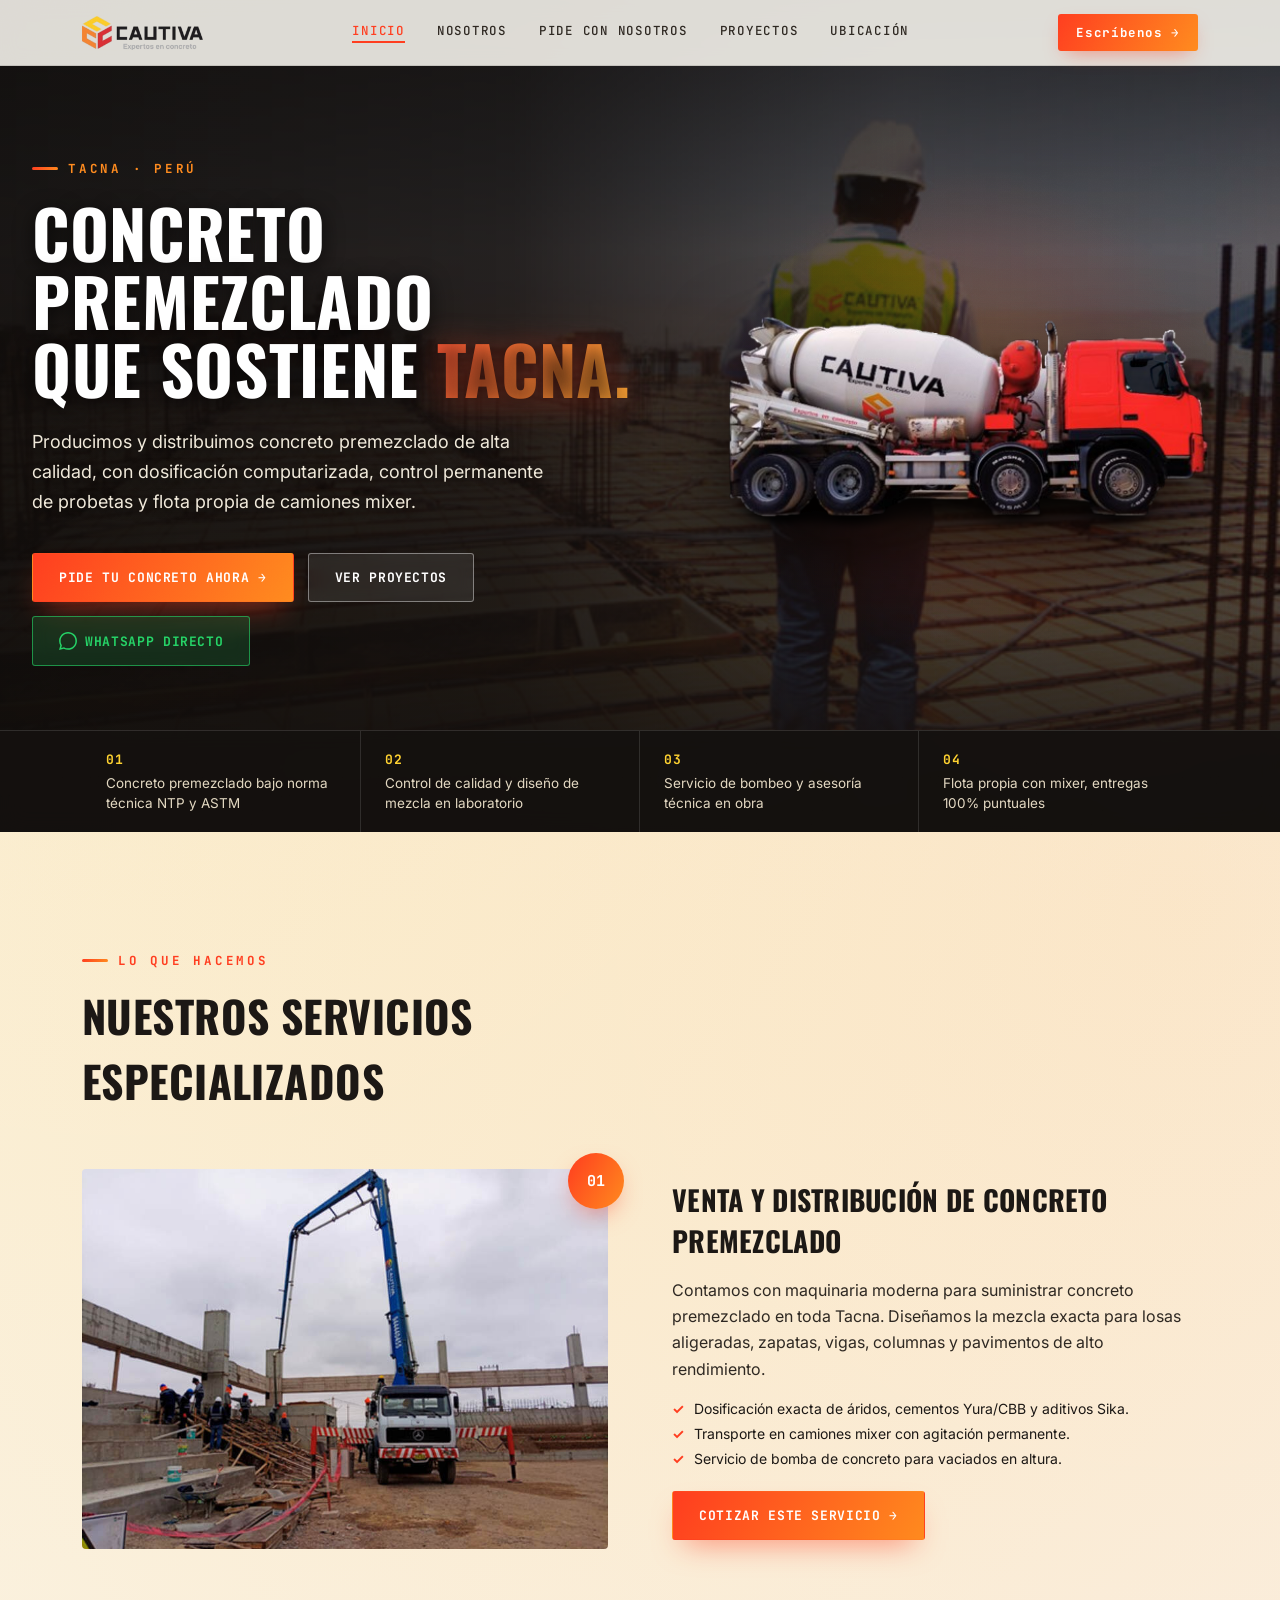
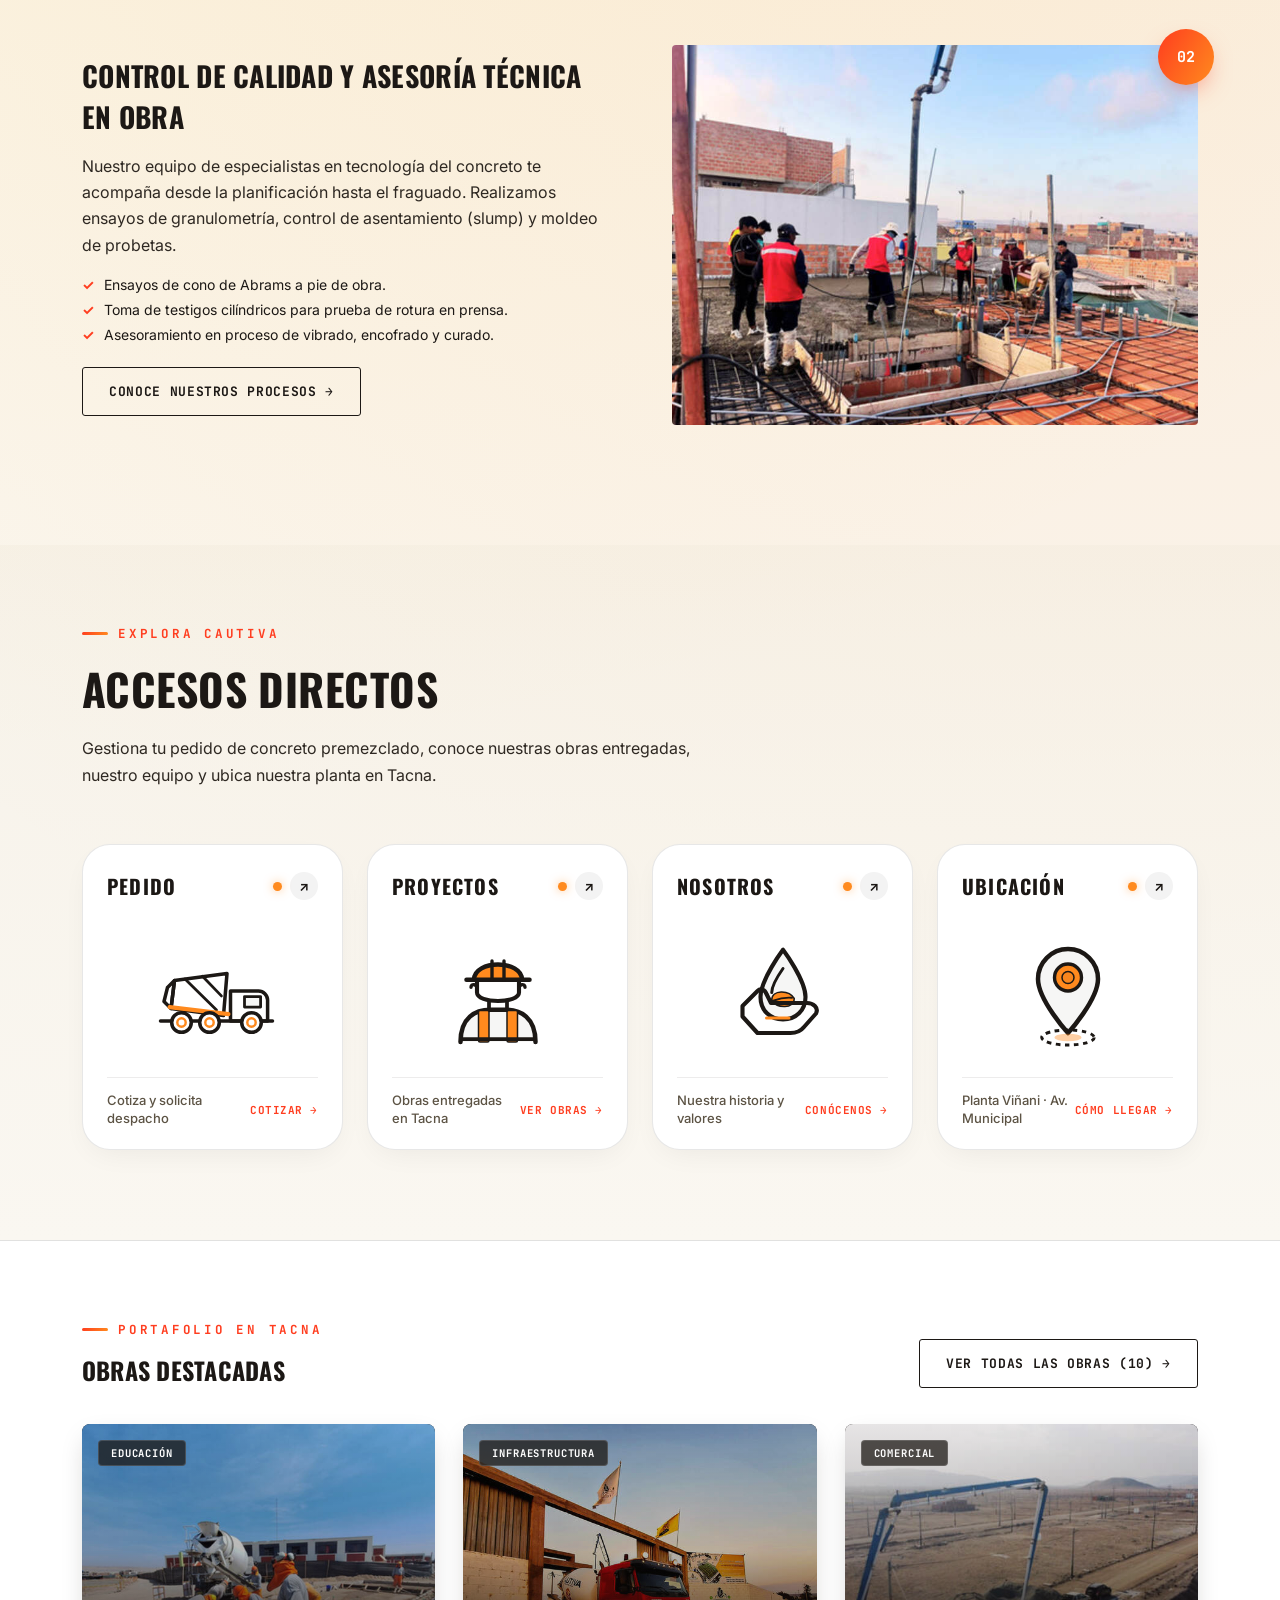
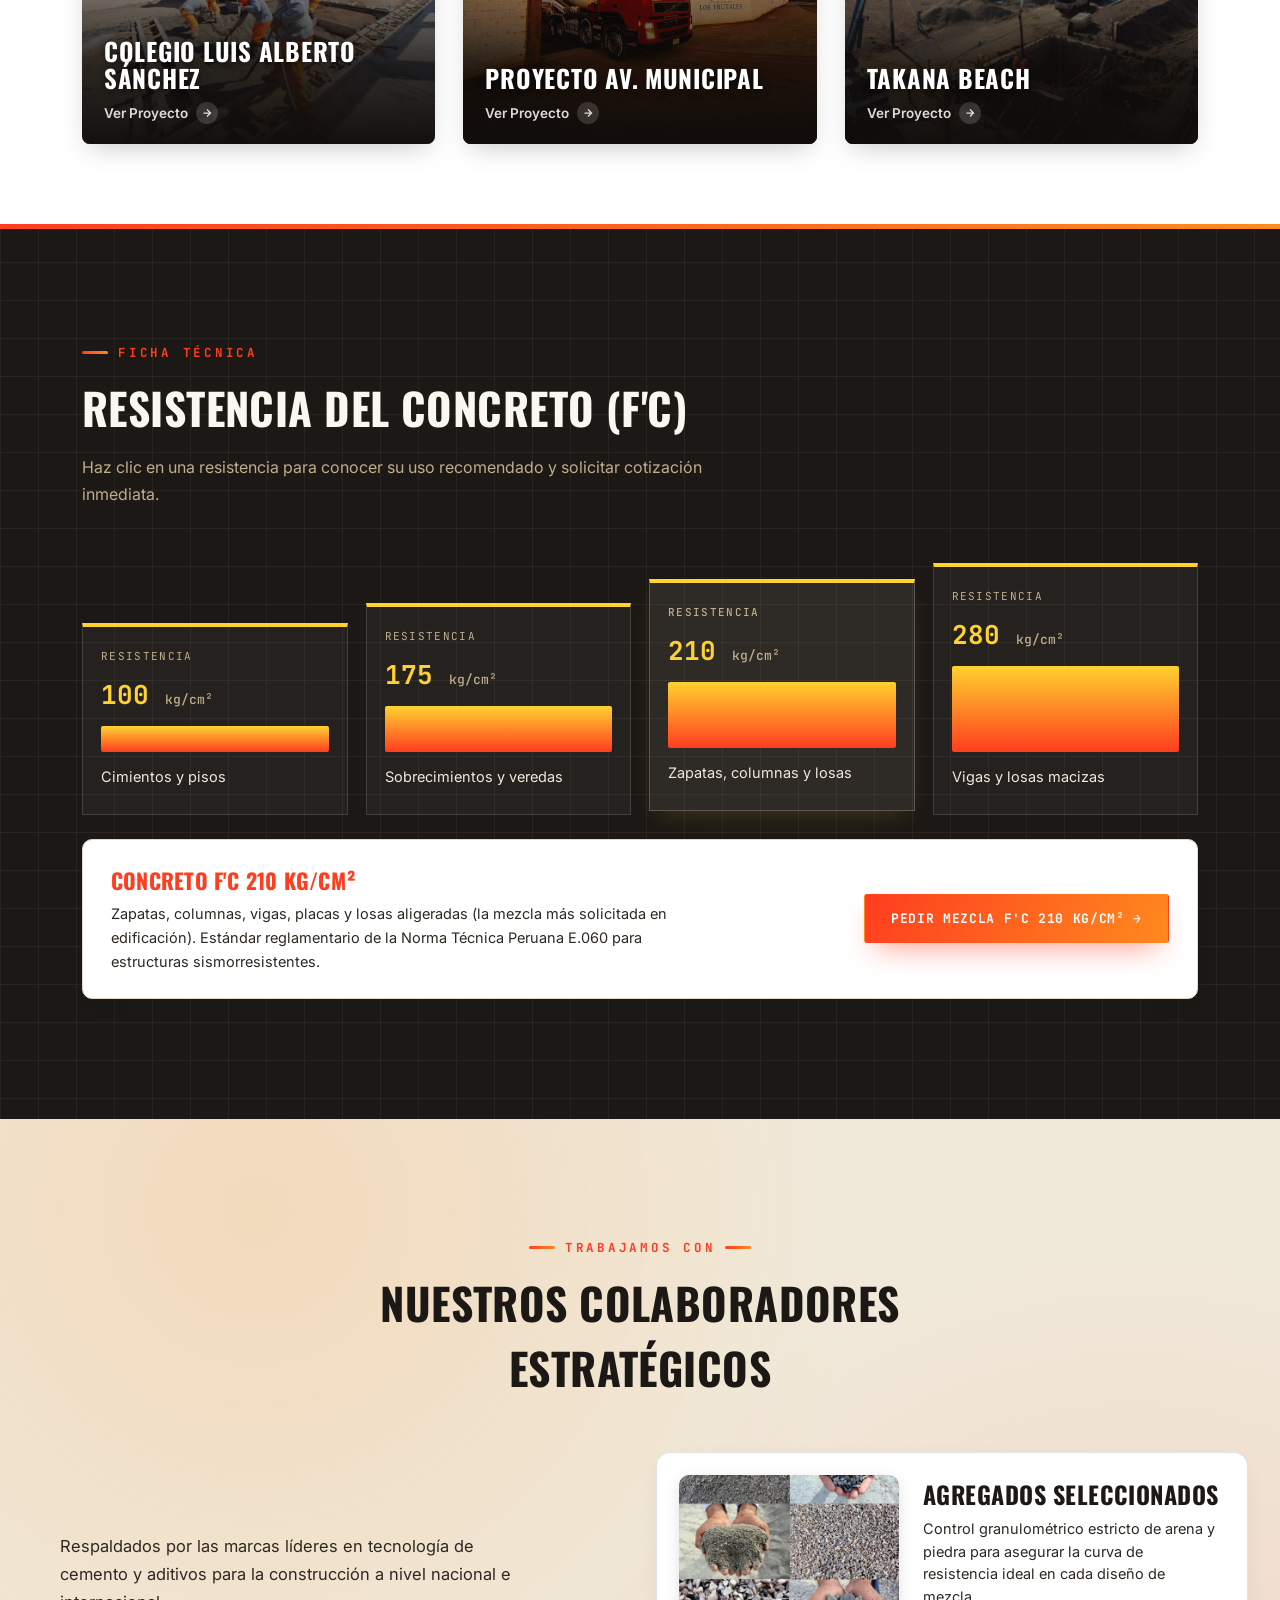
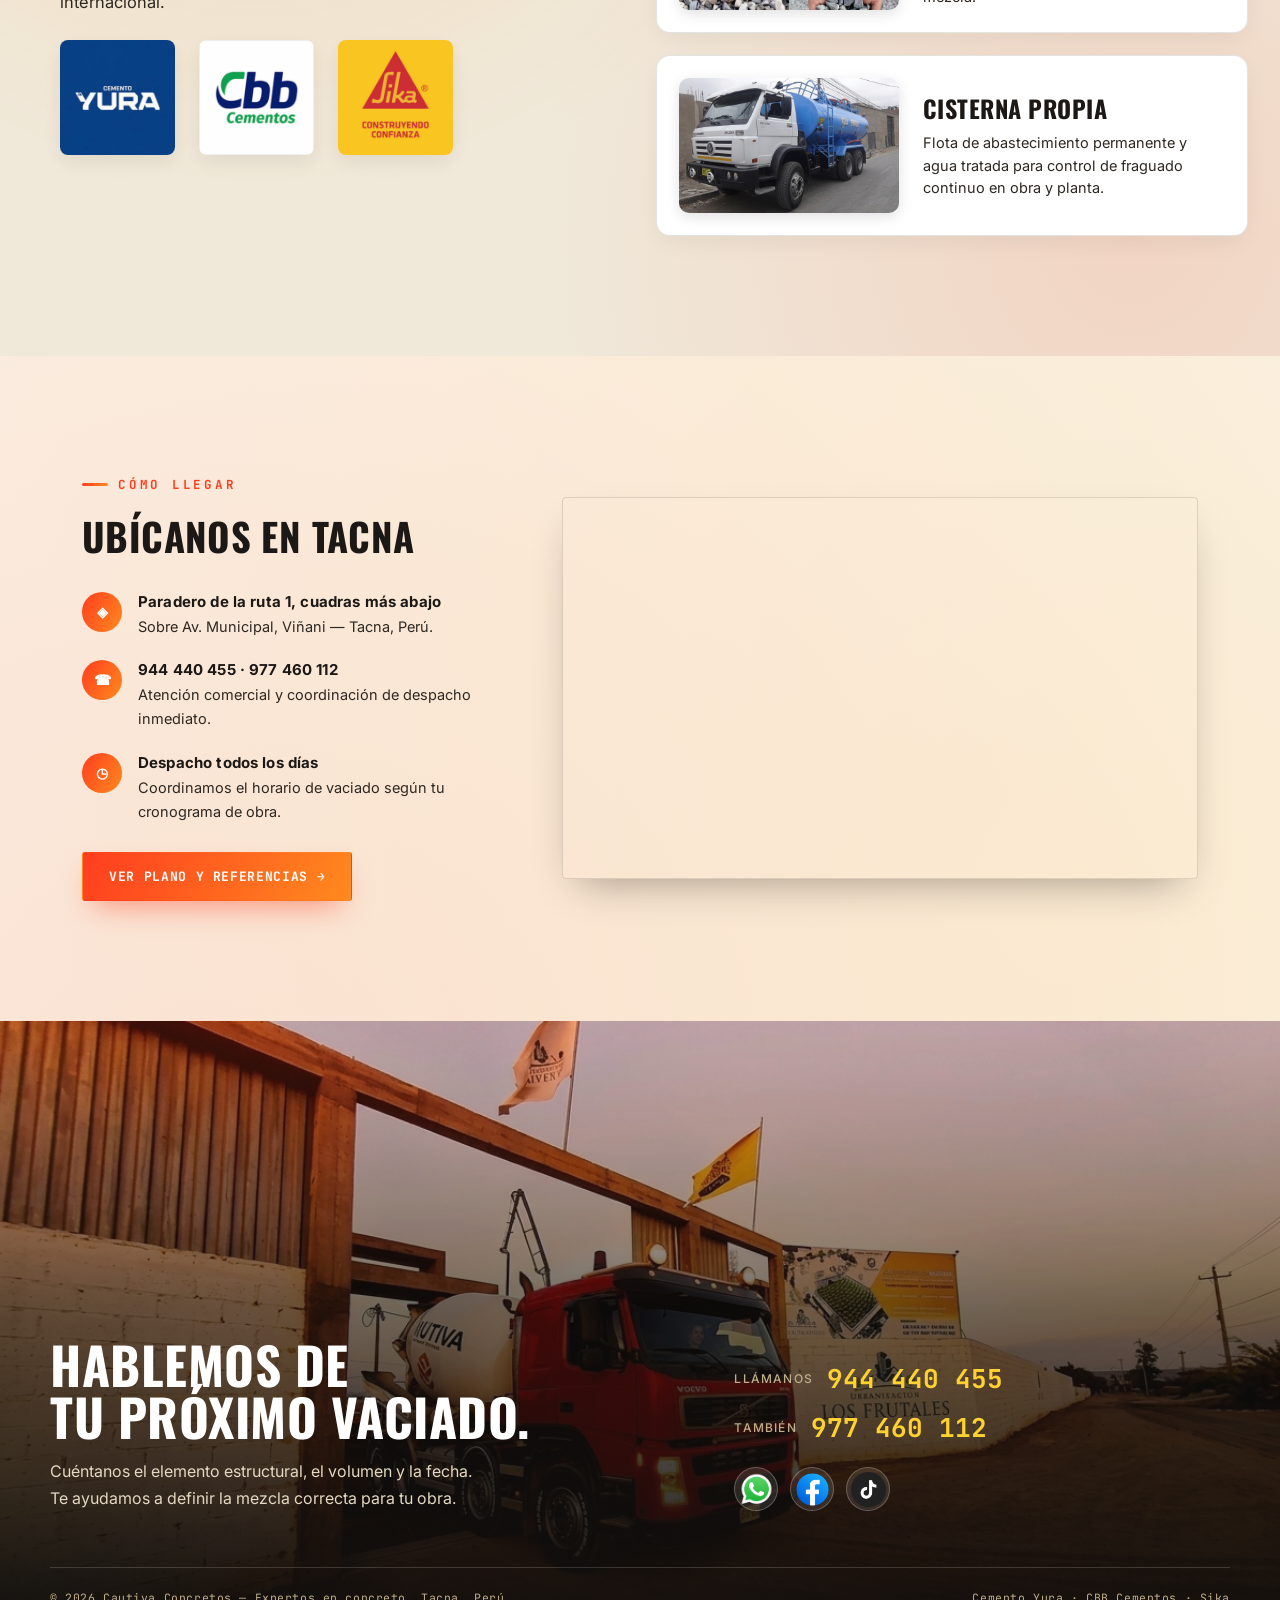
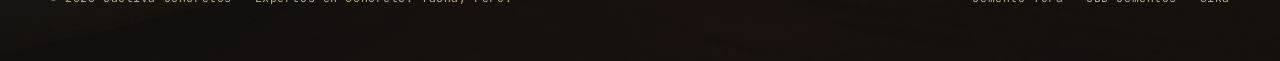
==== commit 58737e46: "Cautiva Web Avance" ====
--- a/index.html
+++ b/index.html
@@ -3,12 +3,102 @@
 <head>
 <meta charset="UTF-8">
 <meta name="viewport" content="width=device-width, initial-scale=1.0">
-<title>Cautiva Concretos | Expertos en concreto — Tacna</title>
+<title>Cautiva Concretos | Expertos en Concreto Premezclado — Tacna</title>
 <meta name="description" content="Cautiva Concretos: producción y distribución de concreto premezclado de alta calidad en Tacna, Perú. Control de calidad, bombeo y asesoría permanente en obra.">
+<link rel="canonical" href="https://www.cautivaconcretos.com/index.html">
+
+<meta property="og:type" content="website">
+<meta property="og:locale" content="es_PE">
+<meta property="og:site_name" content="Cautiva Concretos">
+<meta property="og:title" content="Cautiva Concretos | Expertos en Concreto Premezclado en Tacna">
+<meta property="og:description" content="Concreto premezclado de alta calidad con control técnico en laboratorio, flota propia y despacho puntual en Tacna.">
+<meta property="og:image" content="https://www.cautivaconcretos.com/images/1.jpg">
+<meta property="og:url" content="https://www.cautivaconcretos.com/index.html">
+<meta name="twitter:card" content="summary_large_image">
+
 <link rel="preconnect" href="https://fonts.googleapis.com">
 <link rel="preconnect" href="https://fonts.gstatic.com" crossorigin>
 <link href="https://fonts.googleapis.com/css2?family=Oswald:wght@400;500;600;700&family=Inter:wght@400;500;600;700;800&family=JetBrains+Mono:wght@500;700&display=swap" rel="stylesheet">
 <link rel="stylesheet" href="css/style.css">
+<link rel="stylesheet" href="css/proyectos.css">
+
+<style>
+.service-features-list {
+  list-style: none;
+  padding: 0;
+  margin: 18px 0 0;
+  display: flex;
+  flex-direction: column;
+  gap: 8px;
+}
+
+.service-features-list li {
+  display: flex;
+  align-items: center;
+  gap: 10px;
+  font-size: 14px;
+  color: var(--charcoal);
+}
+
+.service-features-list li span {
+  color: var(--red);
+  font-weight: 700;
+}
+
+.resistencia-interactive {
+  margin-top: 36px;
+}
+
+.resistencia-detail-box {
+  background: #ffffff;
+  border: 1.5px solid var(--concrete-200);
+  border-radius: 10px;
+  padding: 24px 28px;
+  margin-top: 24px;
+  display: flex;
+  justify-content: space-between;
+  align-items: center;
+  flex-wrap: wrap;
+  gap: 20px;
+  box-shadow: 0 10px 24px -10px rgba(28,24,21,0.08);
+}
+
+.resistencia-detail-text h4 {
+  font-size: 1.35rem;
+  color: var(--red);
+  margin-bottom: 6px;
+}
+
+.resistencia-detail-text p {
+  font-size: 14.5px;
+  color: var(--charcoal-soft);
+  max-width: 580px;
+}
+
+.r-col {
+  cursor: pointer;
+  transition: transform 0.25s ease, border-color 0.25s ease, background 0.25s ease, box-shadow 0.25s ease;
+}
+
+.r-col:hover {
+  transform: translateY(-4px);
+  background: rgba(250, 247, 241, 0.08);
+  border-top-color: var(--yellow);
+}
+
+.r-col.active {
+  background: rgba(250, 247, 241, 0.08);
+  border-color: rgba(250, 247, 241, 0.22);
+  border-top: 4px solid var(--yellow);
+  transform: translateY(-4px);
+  box-shadow: 0 10px 25px -10px rgba(255, 210, 48, 0.2);
+}
+
+.r-col.active .label {
+  color: var(--concrete-400);
+  font-weight: 500;
+}
+</style>
 </head>
 
 <body>
@@ -28,76 +118,104 @@
 
 <!-- HERO -->
 <section class="hero">
+  <!-- Video de fondo a pantalla completa en todo el Hero -->
+  <div class="hero-video-bg">
+    <video autoplay muted loop playsinline poster="images/1.jpg">
+      <source src="videos/video_cautiva_fondo.MP4" type="video/mp4">
+    </video>
+    <div class="hero-video-overlay"></div>
+  </div>
+
   <div class="wrap hero-grid">
-    <div class="reveal in">
+    <div class="hero-content reveal in">
       <div class="hero-tag">Tacna · Perú</div>
       <h1>Concreto premezclado<br>que sostiene <em>Tacna.</em></h1>
-      <p class="lead">Producimos y distribuimos concreto premezclado de alta calidad, con control técnico permanente y entregas puntuales en cada obra.</p>
+      <p class="lead">Producimos y distribuimos concreto premezclado de alta calidad, con dosificación computarizada, control permanente de probetas y flota propia de camiones mixer.</p>
+      
       <div class="hero-ctas">
-        <a class="btn btn-solid" href="tel:944440455">Llamar ahora</a>
-        <a class="btn btn-ghost" href="https://wa.me/51944440455" target="_blank" rel="noopener">WhatsApp</a>
-        <a class="btn btn-solid" href="#pedido">Cotizar</a>
-      </div>
-    </div>
+        <a class="btn btn-solid" href="pedido.html">Pide tu concreto ahora →</a>
+        <a class="btn btn-ghost" href="proyectos.html">Ver proyectos</a>
+        <a class="btn btn-wsp" href="https://wa.me/51944440455" target="_blank" rel="noopener">
+          <svg width="18" height="18" viewBox="0 0 24 24" fill="currentColor" style="flex-shrink:0;"><path d="M.057 24l1.687-6.163c-1.041-1.804-1.588-3.849-1.587-5.946.003-6.556 5.338-11.891 11.893-11.891 3.181.001 6.167 1.24 8.413 3.488 2.245 2.248 3.481 5.236 3.48 8.414-.003 6.557-5.338 11.892-11.893 11.892-1.99-.001-3.951-.5-5.688-1.448l-6.305 1.654zm6.597-3.807c1.676.995 3.276 1.591 5.392 1.592 5.448 0 9.886-4.434 9.889-9.885.002-5.462-4.415-9.89-9.881-9.892-5.452 0-9.887 4.434-9.889 9.884-.001 2.225.651 3.891 1.746 5.634l-.999 3.648 3.742-.981z"/></svg>
+          WhatsApp Directo
+        </a>
+      </div>
+    </div>
+
     <div class="hero-visual reveal in">
       <div class="plate"></div>
-      <img src="images/cautiva-auto.png" alt="Mixer de concreto Cautiva">
-    </div>
-  </div>
+      <img src="images/cautiva-auto.png" alt="Camión Mixer de Concreto Cautiva Tacna">
+    </div>
+  </div>
+
   <div class="hero-strip">
     <div class="wrap">
-      <div class="cell"><span class="num">01</span><span class="txt">Concreto premezclado bajo norma técnica</span></div>
-      <div class="cell"><span class="num">02</span><span class="txt">Control de calidad y diseño de mezcla</span></div>
-      <div class="cell"><span class="num">03</span><span class="txt">Bombeo y asesoría permanente en obra</span></div>
-      <div class="cell"><span class="num">04</span><span class="txt">Flota propia, entregas puntuales</span></div>
-    </div>
-  </div>
-</section>
-
+      <div class="cell"><span class="num">01</span><span class="txt">Concreto premezclado bajo norma técnica NTP y ASTM</span></div>
+      <div class="cell"><span class="num">02</span><span class="txt">Control de calidad y diseño de mezcla en laboratorio</span></div>
+      <div class="cell"><span class="num">03</span><span class="txt">Servicio de bombeo y asesoría técnica en obra</span></div>
+      <div class="cell"><span class="num">04</span><span class="txt">Flota propia con mixer, entregas 100% puntuales</span></div>
+    </div>
+  </div>
+</section>
 
 <!-- SERVICIOS -->
 <section id="servicios">
   <div class="wrap">
-    <div class="section-head reveal">
+    <div class="section-head reveal in">
       <div class="eyebrow">Lo que hacemos</div>
-      <h2>Nuestros servicios</h2>
-    </div>
-
-    <div class="servicio-row reveal">
+      <h2>Nuestros servicios especializados</h2>
+    </div>
+
+    <div class="servicio-row reveal in">
       <div class="img-col">
         <span class="index-tag">01</span>
-        <img src="images/servicio1.jpg" alt="Bombeo de concreto premezclado">
+        <img src="images/servicio1.jpg" alt="Venta y vaciado de concreto premezclado">
       </div>
       <div class="txt-col">
-        <h3>Venta de concreto premezclado</h3>
-        <p>Contamos con maquinaria y equipos modernos para suministrar concreto premezclado. Nuestros productos cumplen con las normas nacionales e internacionales que garantizan un gran desempeño de calidad. Además, nuestros clientes cuentan con servicio personalizado y asesoramiento permanente durante la ejecución de la obra.</p>
-      </div>
-    </div>
-
-    <div class="servicio-row rev reveal">
+        <h3>Venta y Distribución de Concreto Premezclado</h3>
+        <p>Contamos con maquinaria moderna para suministrar concreto premezclado en toda Tacna. Diseñamos la mezcla exacta para losas aligeradas, zapatas, vigas, columnas y pavimentos de alto rendimiento.</p>
+        <ul class="service-features-list">
+          <li><span>✓</span> Dosificación exacta de áridos, cementos Yura/CBB y aditivos Sika.</li>
+          <li><span>✓</span> Transporte en camiones mixer con agitación permanente.</li>
+          <li><span>✓</span> Servicio de bomba de concreto para vaciados en altura.</li>
+        </ul>
+        <div style="margin-top:24px;">
+          <a class="btn btn-solid" href="pedido.html">Cotizar este servicio →</a>
+        </div>
+      </div>
+    </div>
+
+    <div class="servicio-row rev reveal in">
       <div class="img-col">
         <span class="index-tag">02</span>
         <img src="images/servicio2.jpg" alt="Control de calidad de concreto en obra">
       </div>
       <div class="txt-col">
-        <h3>Servicio de control de calidad</h3>
-        <p>Contamos con un staff de profesionales expertos en el manejo del concreto. Realizamos estudios de agregados y diseño de mezcla de acuerdo a la necesidad del cliente, brindando una gama de alternativas que ayudan a optimizar los avances de obra.</p>
-      </div>
-    </div>
-  </div>
-</section>
-
+        <h3>Control de Calidad y Asesoría Técnica en Obra</h3>
+        <p>Nuestro equipo de especialistas en tecnología del concreto te acompaña desde la planificación hasta el fraguado. Realizamos ensayos de granulometría, control de asentamiento (slump) y moldeo de probetas.</p>
+        <ul class="service-features-list">
+          <li><span>✓</span> Ensayos de cono de Abrams a pie de obra.</li>
+          <li><span>✓</span> Toma de testigos cilíndricos para prueba de rotura en prensa.</li>
+          <li><span>✓</span> Asesoramiento en proceso de vibrado, encofrado y curado.</li>
+        </ul>
+        <div style="margin-top:24px;">
+          <a class="btn btn-ghost" href="nosotros.html">Conoce nuestros procesos →</a>
+        </div>
+      </div>
+    </div>
+  </div>
+</section>
 
 <!-- BOTONES INTERACTIVOS / NAVEGACIÓN -->
 <section class="interactive-nav-section" id="explora">
   <div class="wrap">
-    <div class="section-head reveal">
+    <div class="section-head reveal in">
       <div class="eyebrow">Explora Cautiva</div>
       <h2>Accesos directos</h2>
       <p style="margin-top:14px;">Gestiona tu pedido de concreto premezclado, conoce nuestras obras entregadas, nuestro equipo y ubica nuestra planta en Tacna.</p>
     </div>
 
-    <div class="interactive-grid reveal">
+    <div class="interactive-grid reveal in">
       <!-- 1. PEDIDO -->
       <a href="pedido.html" class="interactive-card card-pedido" id="btn-nav-pedido">
         <div class="card-head">
@@ -213,61 +331,154 @@
   </div>
 </section>
 
+<!-- PROYECTOS DESTACADOS PREVIEW -->
+<section style="padding: 80px 0; background: #ffffff; border-top: 1px solid var(--line);">
+  <div class="wrap">
+    <div style="display:flex; justify-content:space-between; align-items:flex-end; flex-wrap:wrap; gap:16px; margin-bottom:36px;" class="reveal in">
+      <div>
+        <div class="eyebrow">Portafolio en Tacna</div>
+        <h2>Obras Destacadas</h2>
+      </div>
+      <a class="btn btn-ghost" href="proyectos.html">Ver todas las obras (10) →</a>
+    </div>
+
+    <div class="projects-grid reveal in">
+      <!-- Proyecto 1 -->
+      <a href="proyectos.html" class="project-card">
+        <div class="card-bg">
+          <img src="images/p-colegio.jpg" alt="Colegio Luis Alberto Sánchez" loading="lazy">
+        </div>
+        <div class="card-overlay"></div>
+        <div class="card-tag">Educación</div>
+        <div class="card-body">
+          <h3 class="card-title">Colegio Luis Alberto Sánchez</h3>
+          <div class="card-action">
+            <span>Ver Proyecto</span>
+            <span class="action-arrow">
+              <svg viewBox="0 0 24 24"><path d="M5 12h14M12 5l7 7-7 7"/></svg>
+            </span>
+          </div>
+        </div>
+      </a>
+
+      <!-- Proyecto 2 -->
+      <a href="proyectos.html" class="project-card">
+        <div class="card-bg">
+          <img src="images/p-avmunicipal.jpg" alt="Proyecto Av. Municipal" loading="lazy">
+        </div>
+        <div class="card-overlay"></div>
+        <div class="card-tag">Infraestructura</div>
+        <div class="card-body">
+          <h3 class="card-title">Proyecto Av. Municipal</h3>
+          <div class="card-action">
+            <span>Ver Proyecto</span>
+            <span class="action-arrow">
+              <svg viewBox="0 0 24 24"><path d="M5 12h14M12 5l7 7-7 7"/></svg>
+            </span>
+          </div>
+        </div>
+      </a>
+
+      <!-- Proyecto 3 -->
+      <a href="proyectos.html" class="project-card">
+        <div class="card-bg">
+          <img src="images/p-takanabeach.jpg" alt="Takana Beach" loading="lazy">
+        </div>
+        <div class="card-overlay"></div>
+        <div class="card-tag">Comercial</div>
+        <div class="card-body">
+          <h3 class="card-title">Takana Beach</h3>
+          <div class="card-action">
+            <span>Ver Proyecto</span>
+            <span class="action-arrow">
+              <svg viewBox="0 0 24 24"><path d="M5 12h14M12 5l7 7-7 7"/></svg>
+            </span>
+          </div>
+        </div>
+      </a>
+    </div>
+  </div>
+</section>
 
 <!-- RESISTENCIA -->
 <section id="resistencia" class="resistencia">
   <div class="wrap">
-    <div class="section-head reveal">
+    <div class="section-head reveal in">
       <div class="eyebrow">Ficha técnica</div>
-      <h2>Resistencia del concreto</h2>
-      <p style="margin-top:14px;">Cada obra exige una mezcla distinta. Elegimos la resistencia según el elemento estructural que vas a construir.</p>
-    </div>
-    <div class="r-table reveal">
-      <div class="r-col">
+      <h2>Resistencia del concreto (f'c)</h2>
+      <p style="margin-top:14px;">Haz clic en una resistencia para conocer su uso recomendado y solicitar cotización inmediata.</p>
+    </div>
+
+    <div class="r-table reveal in">
+      <div class="r-col" data-kg="100" data-app="Solados, cimientos corridos y pisos simples sin exigencia estructural." data-uso="Ideal para nivelación de zanjas y bases protectoras antes del armado de acero.">
         <div class="label">Resistencia</div>
         <div class="kg">100 <span>kg/cm²</span></div>
         <div class="bar" style="height:26px;"></div>
         <div class="app">Cimientos y pisos</div>
       </div>
-      <div class="r-col">
+      <div class="r-col" data-kg="175" data-app="Sobrecimientos, pisos industriales livianos, veredas y sardineles." data-uso="Mezcla estándar para obras viales peatonales y confinamientos livianos.">
         <div class="label">Resistencia</div>
         <div class="kg">175 <span>kg/cm²</span></div>
         <div class="bar" style="height:46px;"></div>
-        <div class="app">Sobrecimientos, pisos y veredas</div>
-      </div>
-      <div class="r-col">
+        <div class="app">Sobrecimientos y veredas</div>
+      </div>
+      <div class="r-col active" data-kg="210" data-app="Zapatas, columnas, vigas, placas y losas aligeradas (la mezcla más solicitada en edificación)." data-uso="Estándar reglamentario de la Norma Técnica Peruana E.060 para estructuras sismorresistentes.">
         <div class="label">Resistencia</div>
         <div class="kg">210 <span>kg/cm²</span></div>
         <div class="bar" style="height:66px;"></div>
-        <div class="app">Zapatas, columnas, placas y losas aligeradas</div>
-      </div>
-      <div class="r-col">
+        <div class="app">Zapatas, columnas y losas</div>
+      </div>
+      <div class="r-col" data-kg="280" data-app="Vigas principales de gran luz, losas macizas, puentes y muros de contención." data-uso="Alta durabilidad y resistencia inicial acelerada para desencofrados más rápidos.">
         <div class="label">Resistencia</div>
         <div class="kg">280 <span>kg/cm²</span></div>
         <div class="bar" style="height:86px;"></div>
         <div class="app">Vigas y losas macizas</div>
       </div>
     </div>
-  </div>
-</section>
-
+
+    <!-- Caja interactiva de detalle de resistencia -->
+    <div class="resistencia-detail-box reveal in" id="resistencia-detail-box">
+      <div class="resistencia-detail-text">
+        <h4 id="r-detail-title">Concreto f'c 210 kg/cm²</h4>
+        <p id="r-detail-desc">Zapatas, columnas, vigas, placas y losas aligeradas (la mezcla más solicitada en edificación). Estándar reglamentario de la Norma Técnica Peruana E.060 para estructuras sismorresistentes.</p>
+      </div>
+      <a class="btn btn-solid" id="r-detail-btn" href="pedido.html">Pedir mezcla f'c 210 kg/cm² →</a>
+    </div>
+
+  </div>
+</section>
 
 <!-- COLABORADORES -->
 <section class="colab-band">
   <div class="wrap">
-    <div class="section-head reveal">
+    <div class="section-head reveal in">
       <div class="eyebrow">Trabajamos con</div>
-      <h2>Nuestros colaboradores</h2>
-    </div>
-    <div class="colab-flex reveal">
-      <div class="colab-logos">
-        <img src="images/sp-yura.jpg" alt="Cemento Yura">
-        <img src="images/sp-cbb.png" alt="CBB Cementos">
-        <img src="images/sp-sika.png" alt="Sika, construyendo confianza">
+      <h2>Nuestros colaboradores estratégicos</h2>
+    </div>
+    <div class="colab-flex reveal in">
+      <div class="colab-left-block">
+        <p class="colab-intro-txt">Respaldados por las marcas líderes en tecnología de cemento y aditivos para la construcción a nivel nacional e internacional.</p>
+        <div class="colab-logos">
+          <img src="images/sp-yura.jpg" alt="Cemento Yura">
+          <img src="images/sp-cbb.png" alt="CBB Cementos">
+          <img src="images/sp-sika.png" alt="Sika, construyendo confianza">
+        </div>
       </div>
       <div class="colab-extra">
-        <div class="chip"><img src="images/materiales.jpg" alt="Agregados seleccionados"><span>Agregados<br>seleccionados</span></div>
-        <div class="chip"><img src="images/watertruck.jpg" alt="Cisterna de agua"><span>Cisterna<br>propia</span></div>
+        <div class="chip">
+          <img src="images/materiales.jpg" alt="Agregados seleccionados">
+          <div class="chip-text">
+            <strong>Agregados seleccionados</strong>
+            <span>Control granulométrico estricto de arena y piedra para asegurar la curva de resistencia ideal en cada diseño de mezcla.</span>
+          </div>
+        </div>
+        <div class="chip">
+          <img src="images/watertruck.jpg" alt="Cisterna de agua">
+          <div class="chip-text">
+            <strong>Cisterna propia</strong>
+            <span>Flota de abastecimiento permanente y agua tratada para control de fraguado continuo en obra y planta.</span>
+          </div>
+        </div>
       </div>
     </div>
   </div>
@@ -276,26 +487,30 @@
 <!-- UBICACION -->
 <section id="ubicacion">
   <div class="wrap ubicacion-grid">
-    <div class="reveal">
+    <div class="reveal in">
       <div class="eyebrow">Cómo llegar</div>
       <h2 style="font-size:clamp(1.9rem,3vw,2.5rem);">Ubícanos en Tacna</h2>
       <div class="ubi-facts">
         <div class="ubi-fact">
           <div class="ico">◈</div>
-          <div><h4>Paradero de la ruta 1, cuadras mas abajo</h4><p>Referencia principal para llegar a planta, sobre Av. Municipal, Viñani.</p></div>
+          <div><h4>Paradero de la ruta 1, cuadras más abajo</h4><p>Sobre Av. Municipal, Viñani — Tacna, Perú.</p></div>
         </div>
         <div class="ubi-fact">
           <div class="ico">☎</div>
-          <div><h4>944 440 455 - 977 460 112</h4><p>Atención comercial y coordinación de despacho.</p></div>
+          <div><h4>944 440 455 · 977 460 112</h4><p>Atención comercial y coordinación de despacho inmediato.</p></div>
         </div>
         <div class="ubi-fact">
           <div class="ico">◷</div>
           <div><h4>Despacho todos los días</h4><p>Coordinamos el horario de vaciado según tu cronograma de obra.</p></div>
         </div>
       </div>
-    </div>
-<div class="reveal map-frame">
-    <iframe 
+      <div style="margin-top:28px;">
+        <a class="btn btn-solid" href="ubicacion.html">Ver plano y referencias →</a>
+      </div>
+    </div>
+    
+    <div class="reveal in map-frame">
+      <iframe 
         src="https://www.google.com/maps/embed?pb=!1m18!1m12!1m3!1d15172.029442490299!2d-70.25413546969429!3d-18.071213985654094!2m3!1f0!2f0!3f0!3m2!1i1024!2i768!4f13.1!3m3!1m2!1s0x915ac948fcddae1f%3A0x9584c20956ef4792!2sCautiva%20Concretos!5e0!3m2!1ses!2spe!4v1787764236448!5m2!1ses!2spe"
         width="600"
         height="450"
@@ -303,9 +518,9 @@
         allowfullscreen=""
         loading="lazy"
         referrerpolicy="strict-origin-when-cross-origin"
-        title="Mapa Cautiva Concretos">
-    </iframe>
-</div>
+        title="Mapa Planta Cautiva Concretos Tacna">
+      </iframe>
+    </div>
   </div>
 </section>
 
@@ -313,7 +528,7 @@
 <section class="contacto">
   <div class="bg"><img src="images/fondoo.jpg" alt="Equipo Cautiva en obra"></div>
   <div class="wrap contacto-inner">
-    <div class="contacto-top reveal">
+    <div class="contacto-top reveal in">
       <div>
         <h2>Hablemos de<br>tu próximo vaciado.</h2>
         <p class="lead">Cuéntanos el elemento estructural, el volumen y la fecha. Te ayudamos a definir la mezcla correcta para tu obra.</p>
@@ -323,8 +538,8 @@
         <div class="phone-line"><small>También</small>977 460 112</div>
         <div class="social-row">
           <a href="https://wa.me/51944440455" target="_blank" rel="noopener" aria-label="WhatsApp"><img src="images/whatsapp.png" alt=""></a>
-          <a href="https://www.facebook.com/profile.php?id=100084069887328" aria-label="Facebook"><img src="images/facebook.webp" alt=""></a>
-          <a href="https://www.tiktok.com/@cautiva_pe?is_from_webapp=1&sender_device=pc" aria-label="TikTok"><img src="images/tiktok.png" alt=""></a>
+          <a href="https://www.facebook.com/profile.php?id=100084069887328" target="_blank" rel="noopener" aria-label="Facebook"><img src="images/facebook.webp" alt=""></a>
+          <a href="https://www.tiktok.com/@cautiva_pe?is_from_webapp=1&sender_device=pc" target="_blank" rel="noopener" aria-label="TikTok"><img src="images/tiktok.png" alt=""></a>
         </div>
       </div>
     </div>
@@ -336,5 +551,32 @@
 </section>
 
 <script src="js/main.js"></script>
+<script>
+// Selector interactivo de resistencia en index.html
+document.addEventListener('DOMContentLoaded', () => {
+  const rCols = document.querySelectorAll('.r-col');
+  const titleEl = document.getElementById('r-detail-title');
+  const descEl = document.getElementById('r-detail-desc');
+  const btnEl = document.getElementById('r-detail-btn');
+
+  rCols.forEach(col => {
+    col.addEventListener('click', () => {
+      rCols.forEach(c => c.classList.remove('active'));
+      col.classList.add('active');
+
+      const kg = col.getAttribute('data-kg');
+      const app = col.getAttribute('data-app');
+      const uso = col.getAttribute('data-uso');
+
+      if (titleEl) titleEl.textContent = `Concreto f'c ${kg} kg/cm²`;
+      if (descEl) descEl.textContent = `${app} ${uso}`;
+      if (btnEl) {
+        btnEl.textContent = `Pedir mezcla f'c ${kg} kg/cm² →`;
+        btnEl.href = `pedido.html`;
+      }
+    });
+  });
+});
+</script>
 </body>
 </html>
--- a/css/style.css
+++ b/css/style.css
@@ -208,19 +208,67 @@
 /* HERO */
 .hero {
   position: relative;
-  padding: 168px 0 0;
+  padding: 160px 0 0;
+  background: #14100E;
+  overflow: hidden;
+}
+
+/* Video Background Full Width & Height */
+.hero-video-bg {
+  position: absolute;
+  top: 0;
+  left: 0;
+  width: 100%;
+  height: 100%;
+  overflow: hidden;
+  z-index: 0;
+  pointer-events: none;
+}
+
+.hero-video-bg video {
+  position: absolute;
+  top: 50%;
+  left: 50%;
+  width: 100%;
+  height: 100%;
+  object-fit: cover;
+  transform: translate(-50%, -50%);
+  filter: brightness(0.85) contrast(1.05);
+}
+
+/* Elegant dark vignette & gradient overlay for maximum readability */
+.hero-video-overlay {
+  position: absolute;
+  inset: 0;
+  z-index: 1;
   background:
-    radial-gradient(circle at 85% 12%, rgba(255,138,30,0.22), transparent 42%),
-    radial-gradient(circle at 8% 85%, rgba(255,210,48,0.16), transparent 40%),
-    linear-gradient(180deg, var(--concrete-100) 0%, var(--paper) 78%);
-  overflow: hidden;
+    /* Sombra profunda y elegante hacia el texto izquierdo */
+    linear-gradient(90deg, 
+      rgba(15, 12, 10, 0.94) 0%, 
+      rgba(18, 14, 12, 0.88) 40%, 
+      rgba(24, 18, 15, 0.60) 70%, 
+      rgba(18, 14, 12, 0.50) 100%),
+    /* Suavizado superior para el header e inferior para el hero-strip */
+    linear-gradient(180deg, 
+      rgba(15, 12, 10, 0.70) 0%, 
+      rgba(15, 12, 10, 0.15) 30%, 
+      rgba(15, 12, 10, 0.45) 75%, 
+      rgba(20, 16, 14, 0.98) 100%);
 }
 
 .hero-grid {
+  position: relative;
+  z-index: 2;
   display: grid;
   grid-template-columns: 1.05fr 0.95fr;
   align-items: center;
-  gap: 24px;
+  gap: 32px;
+  max-width: 1280px;
+}
+
+.hero-content {
+  position: relative;
+  z-index: 2;
 }
 
 .hero-tag {
@@ -228,7 +276,7 @@
   font-size: 12.5px;
   font-weight: 700;
   letter-spacing: 0.22em;
-  color: var(--red);
+  color: var(--orange);
   text-transform: uppercase;
   display: flex;
   align-items: center;
@@ -245,25 +293,30 @@
 }
 
 .hero h1 {
-  font-size: clamp(2.6rem, 5.2vw, 4.5rem);
-  line-height: 0.98;
-  font-weight: 700;
-  letter-spacing: 0;
+  font-size: clamp(2.6rem, 5.2vw, 4.4rem);
+  line-height: 1.02;
+  font-weight: 700;
+  letter-spacing: 0.01em;
+  color: #FFFFFF;
+  text-shadow: 0 4px 20px rgba(0, 0, 0, 0.7);
 }
 
 .hero h1 em {
   font-style: normal;
-  background: var(--brand-gradient);
+  background: linear-gradient(120deg, #FF5436 0%, #FFA834 100%);
   -webkit-background-clip: text;
   background-clip: text;
   color: transparent;
+  filter: drop-shadow(0 2px 14px rgba(255, 84, 54, 0.45));
 }
 
 .hero p.lead {
   font-size: 18px;
-  max-width: 480px;
+  max-width: 520px;
   margin-top: 24px;
-  color: var(--charcoal-soft);
+  color: #F0E9DA;
+  line-height: 1.68;
+  text-shadow: 0 2px 10px rgba(0, 0, 0, 0.6);
 }
 
 .hero-ctas {
@@ -271,6 +324,7 @@
   gap: 14px;
   margin-top: 36px;
   flex-wrap: wrap;
+  align-items: center;
 }
 
 .btn {
@@ -313,21 +367,84 @@
   border-color: var(--charcoal);
 }
 
+/* Botones específicos cuando están dentro de Hero */
+.hero .btn-ghost {
+  background: rgba(255, 255, 255, 0.08);
+  color: #ffffff;
+  border: 1.5px solid rgba(255, 255, 255, 0.4);
+  backdrop-filter: blur(8px);
+  -webkit-backdrop-filter: blur(8px);
+}
+
+.hero .btn-ghost:hover {
+  transform: translateY(-2px);
+  background: #ffffff;
+  color: var(--charcoal);
+  border-color: #ffffff;
+}
+
+.hero .btn-wsp {
+  background: rgba(37, 211, 102, 0.16);
+  border: 1.5px solid rgba(37, 211, 102, 0.6);
+  color: #25D366;
+  backdrop-filter: blur(8px);
+  -webkit-backdrop-filter: blur(8px);
+  display: inline-flex;
+  align-items: center;
+  gap: 8px;
+}
+
+.hero .btn-wsp:hover {
+  background: #25D366;
+  border-color: #25D366;
+  color: #ffffff;
+  transform: translateY(-2px);
+  box-shadow: 0 12px 24px -6px rgba(37, 211, 102, 0.5);
+}
+
 .hero-visual {
   position: relative;
+  z-index: 2;
+  display: flex;
+  justify-content: center;
+  align-items: center;
+  width: 100%;
+}
+
+.hero-visual .plate {
+  position: absolute;
+  width: 500px;
+  height: 500px;
+  background: radial-gradient(circle, rgba(255, 138, 30, 0.22) 0%, rgba(255, 61, 31, 0.08) 45%, transparent 70%);
+  border-radius: 50%;
+  pointer-events: none;
+  z-index: 1;
 }
 
 .hero-visual img {
   position: relative;
   z-index: 2;
-  filter: drop-shadow(0 30px 30px rgba(28,24,21,0.38));
-  transform: translateX(40px);
+  filter: drop-shadow(0 30px 42px rgba(0, 0, 0, 0.72));
+  width: 122%;
+  max-width: 780px;
+  height: auto;
+  display: block;
+  transform: translateX(15px);
+  transition: transform 0.4s ease;
+}
+
+.hero-visual:hover img {
+  transform: translateX(15px) translateY(-8px) scale(1.03);
 }
 
 .hero-strip {
+  position: relative;
+  z-index: 2;
   margin-top: 64px;
-  border-top: 1px solid var(--line);
-  background: var(--charcoal);
+  border-top: 1px solid rgba(255, 255, 255, 0.12);
+  background: rgba(20, 16, 14, 0.94);
+  backdrop-filter: blur(12px);
+  -webkit-backdrop-filter: blur(12px);
 }
 
 .hero-strip .wrap {
@@ -337,7 +454,7 @@
 
 .hero-strip .cell {
   padding: 20px 24px;
-  border-right: 1px solid rgba(250,247,241,0.12);
+  border-right: 1px solid rgba(255, 255, 255, 0.12);
   color: var(--concrete-100);
 }
 
@@ -686,7 +803,7 @@
 .r-col:hover {
   transform: translateY(-6px);
   background: rgba(250,247,241,0.08);
-  border-top-color: var(--red);
+  border-top-color: var(--yellow);
 }
 
 .r-col .bar {
@@ -927,62 +1044,133 @@
 .colab-band .wrap {
   position: relative;
   z-index: 1;
+  max-width: 1360px;
+}
+
+.colab-band .section-head {
+  text-align: center;
+  margin: 0 auto 52px;
+  max-width: 760px;
+}
+
+.colab-band .section-head .eyebrow {
+  justify-content: center;
+}
+
+.colab-band .section-head .eyebrow::after {
+  content: '';
+  width: 26px;
+  height: 3px;
+  background: var(--brand-gradient);
+  display: inline-block;
+  border-radius: 2px;
 }
 
 .colab-flex {
-  display: flex;
-  align-items: center;
-  justify-content: space-between;
-  gap: 40px;
+  display: grid;
+  grid-template-columns: 0.95fr 1.05fr;
+  align-items: center;
+  gap: 60px;
+  margin: 40px auto 0;
+  max-width: 1300px;
+  padding-left: 28px;
+}
+
+.colab-left-block {
+  display: flex;
+  flex-direction: column;
+  gap: 24px;
+}
+
+.colab-intro-txt {
+  font-size: 16.5px;
+  line-height: 1.7;
+  color: var(--charcoal-soft);
+  max-width: 480px;
+  margin: 0;
+}
+
+.colab-logos {
+  display: flex;
+  gap: 24px;
+  align-items: center;
+  justify-content: flex-start;
   flex-wrap: wrap;
 }
 
-.colab-logos {
-  display: flex;
-  gap: 44px;
-  align-items: center;
-  flex-wrap: wrap;
-}
-
 .colab-logos img {
-  height: 100px;
+  height: 115px;
   width: auto;
-  filter: grayscale(45%);
-  opacity: 0.9;
-  transition: filter .25s ease, opacity .25s ease;
+  object-fit: contain;
+  border-radius: 8px;
+  box-shadow: 0 8px 22px rgba(28, 24, 21, 0.08);
+  filter: grayscale(8%);
+  opacity: 0.98;
+  transition: filter .25s ease, opacity .25s ease, transform .25s ease, box-shadow .25s ease;
 }
 
 .colab-logos img:hover {
   filter: grayscale(0%);
   opacity: 1;
+  transform: translateY(-4px) scale(1.03);
+  box-shadow: 0 14px 28px rgba(28, 24, 21, 0.16);
 }
 
 .colab-extra {
   display: flex;
-  gap: 18px;
+  flex-direction: column;
+  gap: 22px;
+  width: 100%;
 }
 
 .colab-extra .chip {
   display: flex;
   align-items: center;
-  gap: 12px;
-  background: var(--paper);
-  border: 1px solid var(--line);
-  border-radius: 3px;
-  padding: 10px 16px 10px 10px;
+  gap: 24px;
+  background: #ffffff;
+  border: 1.5px solid rgba(28, 24, 21, 0.12);
+  border-radius: 14px;
+  padding: 22px 28px 22px 22px;
+  width: 100%;
+  box-shadow: 0 8px 26px -6px rgba(28, 24, 21, 0.08);
+  transition: transform 0.25s ease, box-shadow 0.25s ease, border-color 0.25s ease;
+  box-sizing: border-box;
+}
+
+.colab-extra .chip:hover {
+  transform: translateY(-3px);
+  border-color: var(--red);
+  box-shadow: 0 14px 34px -8px rgba(255, 61, 31, 0.22);
 }
 
 .colab-extra .chip img {
-  width: 130px;
-  height: 70px;
+  width: 220px;
+  height: 135px;
   object-fit: cover;
-  border-radius: 2px;
-}
-
-.colab-extra .chip span {
-  font-family: 'JetBrains Mono', monospace;
-  font-size: 12px;
-  letter-spacing: 0.03em;
+  border-radius: 10px;
+  flex-shrink: 0;
+  box-shadow: 0 4px 14px rgba(0, 0, 0, 0.12);
+}
+
+.colab-extra .chip-text {
+  display: flex;
+  flex-direction: column;
+  gap: 6px;
+}
+
+.colab-extra .chip-text strong {
+  font-family: 'Oswald', sans-serif;
+  font-size: 1.5rem;
+  letter-spacing: 0.02em;
+  text-transform: uppercase;
+  color: var(--charcoal);
+  display: block;
+}
+
+.colab-extra .chip-text span {
+  font-size: 14.5px;
+  color: var(--charcoal-soft);
+  line-height: 1.55;
 }
 
 /* UBICACIÓN */
@@ -1187,16 +1375,63 @@
 
 /* MEDIA QUERIES */
 @media (max-width: 900px) {
+  .nav {
+    flex-wrap: wrap;
+    padding: 11px 20px 8px;
+    align-items: center;
+  }
+  .nav .logo-mark {
+    height: 30px;
+  }
+  .nav-cta {
+    padding: 7px 14px;
+    font-size: 11.5px;
+  }
   .nav-links {
+    display: flex;
+    order: 3;
+    width: 100%;
+    margin-top: 8px;
+    padding-top: 8px;
+    border-top: 1px solid rgba(28, 24, 21, 0.08);
+    gap: 18px;
+    overflow-x: auto;
+    white-space: nowrap;
+    -webkit-overflow-scrolling: touch;
+    scrollbar-width: none;
+    -ms-overflow-style: none;
+  }
+  .nav-links::-webkit-scrollbar {
     display: none;
+  }
+  .nav-links a {
+    font-size: 11.5px;
+    letter-spacing: 0.04em;
+    padding: 3px 0 5px;
+    flex-shrink: 0;
+  }
+  .nav-links a.active {
+    color: var(--red);
+    font-weight: 700;
+  }
+  .nav-links a.active::after {
+    width: 100%;
+  }
+  .hero {
+    padding-top: 130px;
+  }
+  .hero-video-overlay {
+    background:
+      linear-gradient(180deg, 
+        rgba(15, 12, 10, 0.92) 0%, 
+        rgba(18, 14, 12, 0.88) 50%, 
+        rgba(20, 16, 14, 0.98) 100%);
   }
   .hero-grid {
     grid-template-columns: 1fr;
   }
   .hero-visual {
-    order: -1;
-    max-width: 340px;
-    margin: 0 auto;
+    display: none !important;
   }
   .hero-strip .wrap {
     grid-template-columns: repeat(2, 1fr);
@@ -1232,20 +1467,56 @@
     columns: 2 160px;
   }
   .colab-flex {
+    grid-template-columns: 1fr;
+    gap: 36px;
+    padding-left: 0;
+  }
+  .colab-logos {
+    justify-content: center;
+  }
+  .ubicacion-grid {
+    grid-template-columns: 1fr;
+  }
+  .contacto-top {
+    grid-template-columns: 1fr;
+  }
+  section {
+    padding: 80px 0;
+  }
+  .wrap {
+    padding: 0 20px;
+  }
+}
+
+@media (max-width: 640px) {
+  .colab-extra .chip {
     flex-direction: column;
     align-items: flex-start;
   }
-  .ubicacion-grid {
-    grid-template-columns: 1fr;
-  }
-  .contacto-top {
-    grid-template-columns: 1fr;
-  }
-  section {
-    padding: 80px 0;
-  }
-  .wrap {
-    padding: 0 20px;
+  .colab-extra .chip img {
+    width: 100%;
+    height: 160px;
+  }
+}
+
+@media (max-width: 480px) {
+  .nav {
+    padding: 9px 14px 7px;
+  }
+  .nav .logo-mark {
+    height: 26px;
+  }
+  .nav-cta {
+    padding: 6px 12px;
+    font-size: 11px;
+  }
+  .nav-links {
+    gap: 14px;
+    margin-top: 6px;
+    padding-top: 6px;
+  }
+  .nav-links a {
+    font-size: 11px;
   }
 }
 
@@ -1693,7 +1964,7 @@
   transition: color 0.35s ease;
 }
 
-/* Responsive */
+/* Responsive Accesos Directos (2x2 en móviles) */
 @media (max-width: 1024px) {
   .interactive-grid {
     grid-template-columns: repeat(2, 1fr);
@@ -1701,13 +1972,49 @@
   }
 }
 
-@media (max-width: 580px) {
+@media (max-width: 680px) {
   .interactive-grid {
-    grid-template-columns: 1fr;
-    gap: 16px;
+    grid-template-columns: repeat(2, 1fr);
+    gap: 12px;
   }
   .interactive-card {
-    min-height: 250px;
-    padding: 20px;
+    min-height: 220px;
+    padding: 18px 16px 16px;
+    border-radius: 20px;
+  }
+  .interactive-card .card-title {
+    font-size: 1.15rem;
+  }
+  .interactive-card .card-desc {
+    font-size: 11.5px;
+    line-height: 1.35;
+  }
+  .interactive-card .card-cta-label {
+    font-size: 10.5px;
+  }
+  .interactive-card .card-graphic svg {
+    height: 72px;
+    max-height: 72px;
+  }
+}
+
+@media (max-width: 400px) {
+  .interactive-grid {
+    gap: 10px;
+  }
+  .interactive-card {
+    min-height: 205px;
+    padding: 15px 12px 12px;
+    border-radius: 16px;
+  }
+  .interactive-card .card-title {
+    font-size: 1.05rem;
+  }
+  .interactive-card .card-desc {
+    font-size: 10.5px;
+  }
+  .interactive-card .card-graphic svg {
+    height: 60px;
+    max-height: 60px;
   }
 }
--- a/css/proyectos.css
+++ b/css/proyectos.css
@@ -0,0 +1,613 @@
+/* ===================================================
+   PROYECTOS PAGE STYLES — CAUTIVA CONCRETOS
+   =================================================== */
+
+/* HERO REFINEMENT */
+.proyectos-hero {
+  position: relative;
+  padding: 140px 0 60px;
+  background: 
+    radial-gradient(circle at 88% 20%, rgba(255,138,30,0.18), transparent 45%),
+    radial-gradient(circle at 10% 80%, rgba(255,61,31,0.12), transparent 40%),
+    linear-gradient(180deg, var(--concrete-100) 0%, var(--paper) 100%);
+  border-bottom: 1px solid var(--line);
+}
+
+.proyectos-hero .breadcrumb {
+  display: inline-flex;
+  align-items: center;
+  gap: 8px;
+  font-family: 'JetBrains Mono', monospace;
+  font-size: 12px;
+  color: var(--concrete-700);
+  margin-bottom: 18px;
+}
+
+.proyectos-hero .breadcrumb a {
+  color: var(--charcoal-soft);
+  transition: color 0.2s ease;
+}
+
+.proyectos-hero .breadcrumb a:hover {
+  color: var(--red);
+}
+
+.hero-stats-badge {
+  display: inline-flex;
+  align-items: center;
+  gap: 8px;
+  background: #fff;
+  border: 1px solid var(--concrete-200);
+  padding: 6px 14px;
+  border-radius: 999px;
+  font-family: 'JetBrains Mono', monospace;
+  font-size: 11.5px;
+  font-weight: 700;
+  color: var(--charcoal);
+  margin-bottom: 20px;
+  box-shadow: 0 4px 12px rgba(0,0,0,0.04);
+}
+
+.hero-stats-badge .dot {
+  width: 8px;
+  height: 8px;
+  background: #10b981;
+  border-radius: 50%;
+  display: inline-block;
+  box-shadow: 0 0 0 3px rgba(16, 185, 129, 0.25);
+  animation: pulseGreen 2s infinite;
+}
+
+@keyframes pulseGreen {
+  0% { transform: scale(0.95); box-shadow: 0 0 0 0 rgba(16, 185, 129, 0.4); }
+  70% { transform: scale(1); box-shadow: 0 0 0 6px rgba(16, 185, 129, 0); }
+  100% { transform: scale(0.95); box-shadow: 0 0 0 0 rgba(16, 185, 129, 0); }
+}
+
+.proyectos-hero h1 {
+  font-size: clamp(2.2rem, 4.2vw, 3.4rem);
+  line-height: 1.05;
+  margin-bottom: 16px;
+  max-width: 820px;
+}
+
+.proyectos-hero .lead {
+  font-size: 17.5px;
+  color: var(--charcoal-soft);
+  max-width: 680px;
+  line-height: 1.65;
+}
+
+/* SECTION CONTAINER */
+.proyectos-section {
+  padding: 60px 0 90px;
+}
+
+/* FILTER CHIPS (BARRA DE CATEGORÍAS) */
+.filter-bar-wrapper {
+  margin-bottom: 42px;
+  display: flex;
+  align-items: center;
+  justify-content: space-between;
+  flex-wrap: wrap;
+  gap: 16px;
+}
+
+.filter-chips-container {
+  display: flex;
+  flex-wrap: wrap;
+  gap: 10px;
+  background: rgba(255, 255, 255, 0.75);
+  padding: 8px 10px;
+  border-radius: 999px;
+  border: 1px solid var(--concrete-200);
+  box-shadow: 0 4px 16px -4px rgba(28,24,21,0.06);
+  backdrop-filter: blur(8px);
+}
+
+.filter-chip {
+  background: transparent;
+  border: none;
+  padding: 10px 20px;
+  border-radius: 999px;
+  font-family: 'JetBrains Mono', monospace;
+  font-size: 12.5px;
+  font-weight: 600;
+  letter-spacing: 0.03em;
+  color: var(--charcoal-soft);
+  cursor: pointer;
+  transition: all 0.25s cubic-bezier(0.16, 1, 0.3, 1);
+  display: inline-flex;
+  align-items: center;
+  gap: 8px;
+}
+
+.filter-chip .count {
+  display: inline-block;
+  font-size: 10.5px;
+  padding: 2px 7px;
+  border-radius: 12px;
+  background: var(--concrete-200);
+  color: var(--charcoal);
+  transition: all 0.25s ease;
+}
+
+.filter-chip:hover {
+  background: rgba(255, 61, 31, 0.08);
+  color: var(--red);
+}
+
+.filter-chip:hover .count {
+  background: rgba(255, 61, 31, 0.18);
+  color: var(--red);
+}
+
+.filter-chip.active {
+  background: var(--brand-gradient);
+  color: #fff;
+  font-weight: 700;
+  box-shadow: 0 6px 18px -4px rgba(255,61,31,0.45);
+}
+
+.filter-chip.active .count {
+  background: rgba(255, 255, 255, 0.25);
+  color: #fff;
+}
+
+.projects-counter-info {
+  font-family: 'JetBrains Mono', monospace;
+  font-size: 12px;
+  color: var(--concrete-700);
+}
+
+/* ===================================================
+   PROYECTOS GRID & CARDS (INSPIRADO EN LA REFERENCIA)
+   =================================================== */
+.projects-grid {
+  display: grid;
+  grid-template-columns: repeat(3, 1fr);
+  gap: 28px;
+}
+
+.project-card {
+  position: relative;
+  border-radius: 8px;
+  overflow: hidden;
+  background: #181412;
+  height: 320px;
+  cursor: pointer;
+  box-shadow: 0 10px 25px -8px rgba(28,24,21,0.25);
+  transition: transform 0.4s cubic-bezier(0.16, 1, 0.3, 1), box-shadow 0.4s cubic-bezier(0.16, 1, 0.3, 1);
+  display: flex;
+  flex-direction: column;
+  justify-content: flex-end;
+}
+
+/* Card hover lift */
+.project-card:hover {
+  transform: translateY(-8px);
+  box-shadow: 0 22px 45px -10px rgba(0, 0, 0, 0.45), 0 0 0 1.5px rgba(255, 61, 31, 0.5);
+}
+
+/* Background image wrapper */
+.project-card .card-bg {
+  position: absolute;
+  inset: 0;
+  width: 100%;
+  height: 100%;
+  overflow: hidden;
+  z-index: 1;
+}
+
+.project-card .card-bg img {
+  width: 100%;
+  height: 100%;
+  object-fit: cover;
+  transition: transform 0.65s cubic-bezier(0.16, 1, 0.3, 1), filter 0.65s ease;
+  filter: brightness(0.95);
+}
+
+/* Image zoom on hover */
+.project-card:hover .card-bg img {
+  transform: scale(1.10);
+  filter: brightness(1.05);
+}
+
+/* Gradient overlay */
+.project-card .card-overlay {
+  position: absolute;
+  inset: 0;
+  z-index: 2;
+  background: linear-gradient(
+    180deg, 
+    rgba(15, 12, 10, 0.05) 0%, 
+    rgba(15, 12, 10, 0.25) 40%, 
+    rgba(15, 12, 10, 0.82) 75%, 
+    rgba(15, 12, 10, 0.98) 100%
+  );
+  transition: opacity 0.4s ease, background 0.4s ease;
+}
+
+.project-card:hover .card-overlay {
+  background: linear-gradient(
+    180deg, 
+    rgba(15, 12, 10, 0.15) 0%, 
+    rgba(15, 12, 10, 0.45) 35%, 
+    rgba(15, 12, 10, 0.90) 70%, 
+    rgba(15, 12, 10, 0.99) 100%
+  );
+}
+
+/* Category Badge (Top Corner) */
+.project-card .card-tag {
+  position: absolute;
+  top: 16px;
+  left: 16px;
+  z-index: 3;
+  background: rgba(28, 24, 21, 0.75);
+  backdrop-filter: blur(8px);
+  color: #fff;
+  border: 1px solid rgba(255, 255, 255, 0.15);
+  padding: 5px 12px;
+  border-radius: 4px;
+  font-family: 'JetBrains Mono', monospace;
+  font-size: 10.5px;
+  font-weight: 700;
+  letter-spacing: 0.08em;
+  text-transform: uppercase;
+  transition: all 0.3s ease;
+}
+
+.project-card:hover .card-tag {
+  background: var(--brand-gradient);
+  border-color: transparent;
+  box-shadow: 0 4px 12px rgba(255, 61, 31, 0.4);
+}
+
+/* Card Content (Bottom) */
+.project-card .card-body {
+  position: relative;
+  z-index: 3;
+  padding: 24px 22px 20px;
+  display: flex;
+  flex-direction: column;
+  gap: 8px;
+  transform: translateY(0);
+  transition: transform 0.4s cubic-bezier(0.16, 1, 0.3, 1);
+}
+
+.project-card:hover .card-body {
+  transform: translateY(-4px);
+}
+
+/* Title (Bold uppercase, identical style to reference) */
+.project-card .card-title {
+  font-family: 'Oswald', sans-serif;
+  font-size: 1.55rem;
+  font-weight: 700;
+  letter-spacing: 0.03em;
+  text-transform: uppercase;
+  color: #ffffff;
+  line-height: 1.12;
+  margin: 0;
+  text-shadow: 0 2px 8px rgba(0, 0, 0, 0.6);
+  transition: color 0.3s ease;
+}
+
+.project-card:hover .card-title {
+  color: #ffffff;
+}
+
+/* Action button "Ver Más" */
+.project-card .card-action {
+  display: inline-flex;
+  align-items: center;
+  gap: 8px;
+  font-family: 'Inter', sans-serif;
+  font-size: 13.5px;
+  font-weight: 600;
+  color: rgba(255, 255, 255, 0.85);
+  margin-top: 2px;
+  transition: color 0.3s ease, transform 0.3s ease;
+}
+
+.project-card .card-action .action-arrow {
+  display: inline-flex;
+  align-items: center;
+  justify-content: center;
+  width: 22px;
+  height: 22px;
+  border-radius: 50%;
+  background: rgba(255, 255, 255, 0.15);
+  transition: all 0.3s ease;
+}
+
+.project-card .card-action .action-arrow svg {
+  width: 12px;
+  height: 12px;
+  fill: none;
+  stroke: currentColor;
+  stroke-width: 2.5;
+  transition: transform 0.3s ease;
+}
+
+.project-card:hover .card-action {
+  color: var(--yellow);
+}
+
+.project-card:hover .card-action .action-arrow {
+  background: var(--brand-gradient);
+  color: #fff;
+  transform: translateX(4px);
+}
+
+.project-card:hover .card-action .action-arrow svg {
+  transform: translateX(1px);
+}
+
+/* CARD FILTER HIDING ANIMATION */
+.project-card.is-hidden {
+  display: none !important;
+}
+
+.project-card.anim-in {
+  animation: cardFadeIn 0.4s cubic-bezier(0.16, 1, 0.3, 1) forwards;
+}
+
+@keyframes cardFadeIn {
+  from {
+    opacity: 0;
+    transform: scale(0.94) translateY(12px);
+  }
+  to {
+    opacity: 1;
+    transform: scale(1) translateY(0);
+  }
+}
+
+/* ===================================================
+   TRUST & SPECIFICATIONS STRIP (CALIDAD CAUTIVA)
+   =================================================== */
+.proyectos-guarantee {
+  background: #fff;
+  border-top: 1px solid var(--line);
+  border-bottom: 1px solid var(--line);
+  padding: 64px 0;
+  margin-top: 50px;
+}
+
+.guarantee-grid {
+  display: grid;
+  grid-template-columns: repeat(3, 1fr);
+  gap: 36px;
+}
+
+.guarantee-card {
+  display: flex;
+  align-items: flex-start;
+  gap: 20px;
+}
+
+.guarantee-icon {
+  width: 52px;
+  height: 52px;
+  min-width: 52px;
+  border-radius: 8px;
+  background: rgba(255, 61, 31, 0.08);
+  border: 1px solid rgba(255, 61, 31, 0.2);
+  display: flex;
+  align-items: center;
+  justify-content: center;
+  color: var(--red);
+  font-size: 24px;
+}
+
+.guarantee-card h3 {
+  font-size: 1.15rem;
+  margin-bottom: 6px;
+}
+
+.guarantee-card p {
+  font-size: 14px;
+  line-height: 1.6;
+  color: var(--charcoal-soft);
+}
+
+/* ===================================================
+   LIGHTBOX / MODAL DE DETALLES DE PROYECTO
+   =================================================== */
+.project-modal {
+  position: fixed;
+  inset: 0;
+  z-index: 99999;
+  display: flex;
+  align-items: center;
+  justify-content: center;
+  padding: 24px;
+  opacity: 0;
+  visibility: hidden;
+  transition: opacity 0.3s ease, visibility 0.3s ease;
+}
+
+.project-modal.active {
+  opacity: 1;
+  visibility: visible;
+}
+
+.modal-backdrop {
+  position: absolute;
+  inset: 0;
+  background: rgba(18, 14, 12, 0.82);
+  backdrop-filter: blur(10px);
+}
+
+.modal-dialog {
+  position: relative;
+  z-index: 2;
+  background: #ffffff;
+  border-radius: 12px;
+  max-width: 760px;
+  width: 100%;
+  max-height: 90vh;
+  overflow-y: auto;
+  box-shadow: 0 30px 60px -15px rgba(0, 0, 0, 0.5);
+  transform: scale(0.92) translateY(20px);
+  transition: transform 0.35s cubic-bezier(0.16, 1, 0.3, 1);
+}
+
+.project-modal.active .modal-dialog {
+  transform: scale(1) translateY(0);
+}
+
+.modal-close-btn {
+  position: absolute;
+  top: 16px;
+  right: 16px;
+  z-index: 10;
+  width: 38px;
+  height: 38px;
+  background: rgba(28, 24, 21, 0.6);
+  color: #fff;
+  border: none;
+  border-radius: 50%;
+  display: flex;
+  align-items: center;
+  justify-content: center;
+  cursor: pointer;
+  font-size: 18px;
+  transition: background 0.2s ease, transform 0.2s ease;
+  backdrop-filter: blur(4px);
+}
+
+.modal-close-btn:hover {
+  background: var(--red);
+  transform: rotate(90deg);
+}
+
+.modal-image-wrap {
+  position: relative;
+  width: 100%;
+  height: 360px;
+  background: #1c1815;
+  overflow: hidden;
+}
+
+.modal-image-wrap img {
+  width: 100%;
+  height: 100%;
+  object-fit: cover;
+}
+
+.modal-content-wrap {
+  padding: 32px 36px 36px;
+}
+
+.modal-tag {
+  display: inline-block;
+  background: var(--brand-gradient);
+  color: #fff;
+  padding: 4px 12px;
+  border-radius: 4px;
+  font-family: 'JetBrains Mono', monospace;
+  font-size: 11px;
+  font-weight: 700;
+  letter-spacing: 0.06em;
+  text-transform: uppercase;
+  margin-bottom: 12px;
+}
+
+.modal-title {
+  font-size: clamp(1.6rem, 2.5vw, 2.1rem);
+  line-height: 1.1;
+  margin-bottom: 14px;
+}
+
+.modal-specs-grid {
+  display: grid;
+  grid-template-columns: repeat(2, 1fr);
+  gap: 16px;
+  background: var(--concrete-100);
+  border-radius: 8px;
+  padding: 16px 20px;
+  margin: 20px 0 24px;
+}
+
+.spec-item {
+  display: flex;
+  flex-direction: column;
+  gap: 3px;
+}
+
+.spec-label {
+  font-family: 'JetBrains Mono', monospace;
+  font-size: 11px;
+  color: var(--concrete-700);
+  text-transform: uppercase;
+  letter-spacing: 0.05em;
+}
+
+.spec-val {
+  font-weight: 700;
+  font-size: 14px;
+  color: var(--charcoal);
+}
+
+.modal-description {
+  font-size: 15px;
+  line-height: 1.7;
+  color: var(--charcoal-soft);
+  margin-bottom: 28px;
+}
+
+.modal-actions {
+  display: flex;
+  gap: 14px;
+  flex-wrap: wrap;
+}
+
+.modal-actions .btn {
+  flex: 1;
+  min-width: 200px;
+  justify-content: center;
+}
+
+/* ===================================================
+   RESPONSIVE DESIGN
+   =================================================== */
+@media (max-width: 1024px) {
+  .projects-grid {
+    grid-template-columns: repeat(2, 1fr);
+    gap: 22px;
+  }
+  .guarantee-grid {
+    grid-template-columns: 1fr;
+    gap: 24px;
+  }
+}
+
+@media (max-width: 680px) {
+  .projects-grid {
+    grid-template-columns: 1fr;
+  }
+  .project-card {
+    height: 290px;
+  }
+  .filter-chips-container {
+    width: 100%;
+    border-radius: 12px;
+    justify-content: flex-start;
+  }
+  .filter-chip {
+    padding: 8px 14px;
+    font-size: 12px;
+  }
+  .modal-specs-grid {
+    grid-template-columns: 1fr;
+  }
+  .modal-image-wrap {
+    height: 240px;
+  }
+  .modal-content-wrap {
+    padding: 24px 20px;
+  }
+}
